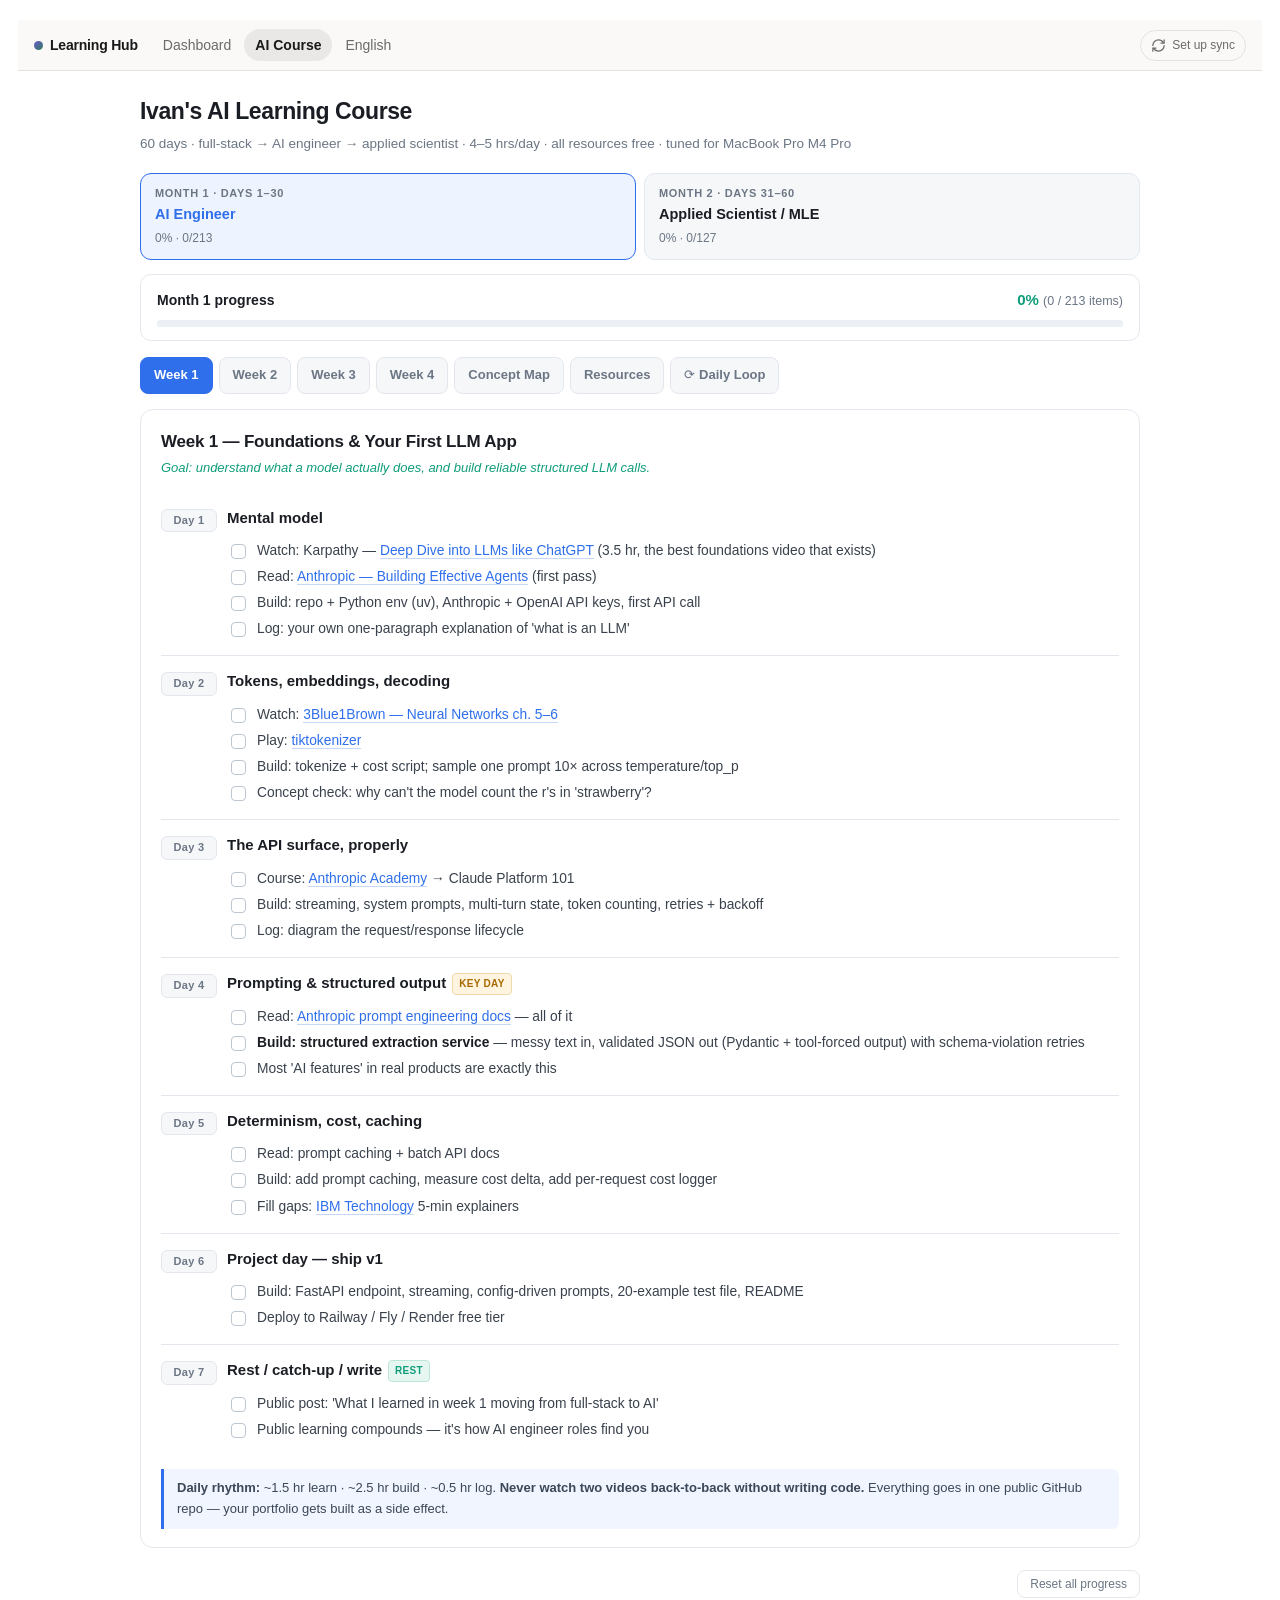
==== ai.html @ ebbafad5 "Learning Hub — unified tracker for the AI course and English plan Merges the two standalone Cowork t" ====
<!doctype html>
<html lang="en">
<head>
<meta charset="utf-8">
<meta name="viewport" content="width=device-width, initial-scale=1, viewport-fit=cover">
<title>AI Course · Learning Hub</title>
<meta name="theme-color" content="#faf9f7">
<meta name="apple-mobile-web-app-capable" content="yes">
<meta name="apple-mobile-web-app-status-bar-style" content="default">
<meta name="apple-mobile-web-app-title" content="Learning">
<link rel="manifest" href="manifest.webmanifest">
<link rel="apple-touch-icon" href="icons/icon-192.png">
<link rel="icon" href="icons/icon-192.png">
<link rel="stylesheet" href="assets/page-ai.css">
<link rel="stylesheet" href="assets/hub.css">
</head>
<body>
<div class="wrap">
  <h1>Ivan's AI Learning Course</h1>
  <p class="sub">60 days · full-stack → AI engineer → applied scientist · 4–5 hrs/day · all resources free · tuned for MacBook Pro M4 Pro</p>

  <div class="months">
    <div class="mo on" data-m="1"><div class="mt">Month 1 · Days 1–30</div><div class="ml">AI Engineer</div><div class="mp" id="mp1"></div></div>
    <div class="mo p2" data-m="2"><div class="mt">Month 2 · Days 31–60</div><div class="ml">Applied Scientist / MLE</div><div class="mp" id="mp2"></div></div>
  </div>

  <div class="bar">
    <div class="barTop"><b id="barLabel">Month 1 progress</b><span><span class="pct" id="pct">0%</span> <span style="color:var(--dim);font-size:12.5px" id="cnt"></span></span></div>
    <div class="track"><div class="fill" id="fill"></div></div>
  </div>

  <div class="tabs" id="tabs"></div>
  <div id="views"></div>

  <div style="margin-top:22px;text-align:right"><button class="reset" onclick="resetAll()">Reset all progress</button></div>
</div>

<script src="assets/hub.js"></script>
<script>Hub.init({page:"ai"});</script>
<script src="assets/data-ai.js"></script>
<script>
/* storage adapter: the tracker keeps its original API, the hub owns the data */
let store = Hub.aiStore();
const save = () => Hub.commitAi(store);
Hub.onChange(function(){
  if (document.getElementById("hubModal").classList.contains("on")) return;
  location.reload();
});
</script>
<script src="assets/app-ai.js"></script>
<script>if ("serviceWorker" in navigator) navigator.serviceWorker.register("sw.js").catch(function(){});</script>
</body>
</html>
---- assets/page-ai.css ----
:root{
  color-scheme: light;
  --bg:#ffffff; --panel:#ffffff; --soft:#f6f7f9; --line:#e3e7ed;
  --tx:#1a1d23; --dim:#6b7684; --a1:#2f6feb; --a2:#0f9d7a;
  --warn:#a86a00; --done:#0f9d7a; --red:#c0392b; --purple:#7c4dcc;
  --accent:var(--a1);
}
*{box-sizing:border-box}
body{margin:0;background:var(--bg);color:var(--tx);font:15px/1.6 -apple-system,BlinkMacSystemFont,"Segoe UI",Inter,Roboto,sans-serif;padding:20px 18px 60px}
.wrap{max-width:1000px;margin:0 auto}
h1{font-size:23px;margin:0 0 3px;letter-spacing:-.4px}
.sub{color:var(--dim);margin:0 0 18px;font-size:13.5px}

.months{display:flex;gap:8px;margin-bottom:14px}
.mo{flex:1;background:var(--soft);border:1px solid var(--line);border-radius:11px;padding:11px 14px;cursor:pointer;transition:.15s}
.mo:hover{border-color:#c3cbd6}
.mo .mt{font-size:11px;text-transform:uppercase;letter-spacing:.7px;color:var(--dim);font-weight:700}
.mo .ml{font-size:14.5px;font-weight:650;margin-top:1px}
.mo .mp{font-size:12px;color:var(--dim);margin-top:2px}
.mo.on{background:#eef4ff;border-color:var(--a1)}
.mo.on .ml{color:var(--a1)}
.mo.on.p2{background:#f4efff;border-color:var(--purple)}
.mo.on.p2 .ml{color:var(--purple)}

.bar{background:var(--panel);border:1px solid var(--line);border-radius:11px;padding:13px 16px;margin-bottom:16px;position:sticky;top:0;z-index:20}
.barTop{display:flex;justify-content:space-between;align-items:baseline;margin-bottom:8px;flex-wrap:wrap;gap:8px}
.barTop b{font-size:14px}
.pct{color:var(--a2);font-variant-numeric:tabular-nums;font-weight:700}
.track{height:7px;background:#eceff3;border-radius:99px;overflow:hidden}
.fill{height:100%;background:linear-gradient(90deg,var(--accent),var(--a2));width:0;transition:width .35s ease}

.tabs{display:flex;gap:6px;flex-wrap:wrap;margin-bottom:15px}
.tab{background:var(--soft);border:1px solid var(--line);color:var(--dim);padding:7px 13px;border-radius:8px;cursor:pointer;font-size:13px;font-weight:550;transition:.15s}
.tab:hover{color:var(--tx);border-color:#c3cbd6}
.tab.on{background:var(--accent);border-color:var(--accent);color:#fff;font-weight:650}

.week{background:var(--panel);border:1px solid var(--line);border-radius:13px;padding:18px 20px;margin-bottom:14px}
.week h2{margin:0 0 3px;font-size:17px;letter-spacing:-.2px}
.goal{color:var(--a2);font-size:13px;margin:0 0 14px;font-style:italic}
.day{border-top:1px solid var(--line);padding:13px 0 11px}
.day:first-of-type{border-top:none}
.dayhd{display:flex;gap:10px;align-items:flex-start}
.dnum{background:var(--soft);border:1px solid var(--line);border-radius:6px;min-width:56px;text-align:center;padding:2px 6px;font-size:11px;color:var(--dim);font-weight:700;letter-spacing:.3px;flex-shrink:0;margin-top:3px}
.dtitle{font-weight:650;font-size:15px}
.tag{display:inline-block;font-size:10px;padding:2px 6px;border-radius:4px;margin-left:6px;vertical-align:middle;font-weight:700;letter-spacing:.3px}
.t-key{background:#fff4e0;color:var(--warn);border:1px solid #f0d9ad}
.t-rest{background:#e6f7f1;color:var(--a2);border:1px solid #bde5d7}
.t-mac{background:#f2ebff;color:var(--purple);border:1px solid #ddd0f5}

ul.items{list-style:none;margin:8px 0 0;padding:0 0 0 66px}
ul.items li{margin:4px 0;display:flex;gap:8px;align-items:flex-start}
input[type=checkbox]{appearance:none;width:15px;height:15px;border:1.5px solid #bcc5d1;border-radius:4px;flex-shrink:0;margin-top:4px;cursor:pointer;transition:.15s;position:relative;background:#fff}
input[type=checkbox]:hover{border-color:var(--accent)}
input[type=checkbox]:checked{background:var(--done);border-color:var(--done)}
input[type=checkbox]:checked::after{content:"";position:absolute;left:4px;top:1px;width:4px;height:8px;border:solid #fff;border-width:0 2px 2px 0;transform:rotate(43deg)}
label{cursor:pointer;font-size:13.8px;color:#39414c}
input:checked+label{color:#a4adb9;text-decoration:line-through}
label b{color:var(--tx);font-weight:650}
a{color:var(--accent);text-decoration:none;border-bottom:1px solid rgba(47,111,235,.28)}
a:hover{border-bottom-color:var(--accent)}

.note{background:#f0f5ff;border-left:3px solid var(--a1);padding:9px 13px;border-radius:0 7px 7px 0;margin:13px 0 0;font-size:13px;color:#3c4757}
.note.warn{background:#fff8ec;border-left-color:var(--warn);color:#6b5227}
.note.red{background:#fdf0ee;border-left-color:var(--red);color:#75342c}
.grid{display:grid;grid-template-columns:repeat(auto-fit,minmax(250px,1fr));gap:12px}
.card{background:var(--soft);border:1px solid var(--line);border-radius:10px;padding:13px 15px}
.card h3{margin:0 0 7px;font-size:13.5px;color:var(--a2);letter-spacing:.1px}
.card ul.items{padding-left:0}
table{width:100%;border-collapse:collapse;font-size:13px;margin-top:5px}
th,td{text-align:left;padding:7px 9px;border-bottom:1px solid var(--line);vertical-align:top}
th{color:var(--dim);font-size:11px;text-transform:uppercase;letter-spacing:.5px;font-weight:700}
.reset{background:none;border:1px solid var(--line);color:var(--dim);padding:6px 12px;border-radius:8px;cursor:pointer;font-size:12px}
.reset:hover{color:var(--red);border-color:#e0b4ae}
.hide{display:none}
code{background:#f0f2f5;border:1px solid var(--line);padding:1px 5px;border-radius:4px;font-size:12px;color:#1f5fbf}
---- assets/hub.css ----
/* ===== Learning Hub — shared shell (nav, sync panel, dashboard) ===== */

.hub-nav, .hub-modal, .dash {
  --h-bg: #faf9f7;
  --h-card: #ffffff;
  --h-line: #e5e2dc;
  --h-ink: #1a1a1a;
  --h-dim: #6b6b6b;
  --h-faint: #9a978f;
  --h-ai: #6a5acd;
  --h-eng: #2d7d5a;
  --h-warn: #b8860b;
  --h-red: #c0392b;
  font-family: -apple-system, BlinkMacSystemFont, "Segoe UI", Helvetica, Arial, sans-serif;
}

/* ---------- nav ---------- */
/* the tracker pages bring their own <a> styling — neutralise it inside the shell */
.hub-nav a, .hub-nav a:hover, .hub-nav a:visited {
  text-decoration: none; border: 0; box-shadow: none; background-image: none;
}
.hub-nav {
  position: sticky; top: 0; z-index: 50;
  display: flex; align-items: center; gap: 6px;
  padding: 9px 16px;
  background: rgba(250, 249, 247, .88);
  backdrop-filter: saturate(180%) blur(12px);
  -webkit-backdrop-filter: saturate(180%) blur(12px);
  border-bottom: 1px solid var(--h-line);
  font-size: 14px;
}
.hub-brand {
  display: flex; align-items: center; gap: 7px;
  font-weight: 650; color: var(--h-ink); text-decoration: none;
  letter-spacing: -.2px; margin-right: 8px; white-space: nowrap;
}
.hub-dot {
  width: 9px; height: 9px; border-radius: 50%;
  background: linear-gradient(135deg, var(--h-ai), var(--h-eng));
}
.hub-nav nav { display: flex; gap: 2px; flex: 1; min-width: 0; overflow-x: auto; scrollbar-width: none; }
.hub-nav nav::-webkit-scrollbar { display: none; }
.hub-nav nav a {
  padding: 5px 11px; border-radius: 99px; color: var(--h-dim);
  text-decoration: none; white-space: nowrap; transition: background .15s, color .15s;
}
.hub-nav nav a:hover { color: var(--h-ink); background: rgba(0, 0, 0, .04); }
.hub-nav nav a.on { color: var(--h-ink); background: rgba(0, 0, 0, .07); font-weight: 600; }

.hub-syncbtn {
  display: flex; align-items: center; gap: 6px;
  background: none; border: 1px solid var(--h-line); border-radius: 99px;
  padding: 5px 10px; cursor: pointer; color: var(--h-dim);
  font: inherit; font-size: 12px; white-space: nowrap;
}
.hub-syncbtn:hover { color: var(--h-ink); border-color: #d5d1c8; }
.hub-syncbtn[data-state="busy"] svg { animation: hubspin 1s linear infinite; }
.hub-syncbtn[data-state="err"] { color: var(--h-red); border-color: #e8c4bf; }
@keyframes hubspin { to { transform: rotate(360deg); } }
.hub-sync:empty { display: none; }
@media (max-width: 620px) { .hub-sync { display: none; } .hub-name { display: none; } .hub-brand { margin-right: 4px; } }

/* ---------- sync modal ---------- */
.hub-modal {
  position: fixed; inset: 0; z-index: 100; display: none;
  background: rgba(20, 19, 17, .35); padding: 20px;
  overflow-y: auto; -webkit-overflow-scrolling: touch;
}
.hub-modal.on { display: block; }
.hub-modal-in {
  max-width: 460px; margin: 6vh auto; background: var(--h-card);
  border: 1px solid var(--h-line); border-radius: 14px; overflow: hidden;
  box-shadow: 0 20px 60px rgba(0, 0, 0, .18);
}
.hub-modal-hd {
  display: flex; justify-content: space-between; align-items: center;
  padding: 14px 18px; border-bottom: 1px solid var(--h-line); font-size: 15px;
}
.hub-modal-hd button { background: none; border: none; font-size: 22px; line-height: 1; cursor: pointer; color: var(--h-faint); }
.hub-modal-bd { padding: 18px; font-size: 14px; color: var(--h-ink); }
.hub-p { margin: 0 0 16px; color: var(--h-dim); line-height: 1.55; font-size: 13.5px; }
.hub-p.dim { color: var(--h-faint); font-size: 12.5px; margin-top: 14px; margin-bottom: 0; }
.hub-lbl { display: block; font-weight: 600; font-size: 13px; margin: 14px 0 5px; }
.hub-lbl span { font-weight: 400; color: var(--h-faint); font-size: 12px; }
.hub-lbl code { background: #f2f0eb; padding: 1px 4px; border-radius: 3px; font-size: 11.5px; }
.hub-modal-bd input[type=text], .hub-modal-bd input[type=password] {
  width: 100%; padding: 9px 11px; border: 1px solid var(--h-line); border-radius: 8px;
  font: inherit; font-size: 13.5px; background: #fcfbf9;
}
.hub-modal-bd input:focus { outline: 2px solid rgba(106, 90, 205, .35); outline-offset: -1px; }
.hub-row { display: flex; gap: 8px; margin-top: 14px; flex-wrap: wrap; }
.hub-row2 { display: flex; align-items: center; justify-content: space-between; gap: 10px; margin-top: 8px; }
.hub-row2 span { color: var(--h-dim); font-size: 13.5px; }
.hub-row2 input { padding: 7px 9px; border: 1px solid var(--h-line); border-radius: 8px; font: inherit; font-size: 13px; background: #fcfbf9; }
.hub-btn {
  padding: 8px 14px; border: 1px solid var(--h-line); background: #fff;
  border-radius: 8px; font: inherit; font-size: 13.5px; cursor: pointer; color: var(--h-ink);
}
.hub-btn:hover { background: #f7f5f1; }
.hub-btn.pri { background: var(--h-ink); color: #fff; border-color: var(--h-ink); }
.hub-btn.pri:hover { background: #333; }
.hub-msg { font-size: 12.5px; margin: 10px 0 0; color: var(--h-dim); word-break: break-all; }
.hub-msg.ok { color: var(--h-eng); }
.hub-msg.err { color: var(--h-red); }
.hub-modal-bd hr { border: none; border-top: 1px solid var(--h-line); margin: 20px 0 4px; }

/* ---------- dashboard ---------- */
body.dash {
  margin: 0; background: var(--h-bg); color: var(--h-ink);
  font-size: 15px; line-height: 1.55;
  -webkit-font-smoothing: antialiased;
}
.dash .wrap { max-width: 960px; margin: 0 auto; padding: 26px 20px 90px; }
.dash h1 { font-size: 27px; margin: 0 0 4px; letter-spacing: -.5px; }
.dash .sub { color: var(--h-dim); font-size: 14px; margin: 0 0 26px; }
.dash h2 {
  font-size: 12px; text-transform: uppercase; letter-spacing: .8px;
  color: var(--h-faint); margin: 34px 0 12px; font-weight: 650;
}

.hero {
  display: grid; grid-template-columns: auto 1fr; gap: 26px; align-items: center;
  background: var(--h-card); border: 1px solid var(--h-line);
  border-radius: 14px; padding: 22px 24px;
}
@media (max-width: 560px) { .hero { grid-template-columns: 1fr; gap: 18px; text-align: center; } }
.ring { position: relative; width: 108px; height: 108px; margin: 0 auto; }
.ring svg { transform: rotate(-90deg); }
.ring .bgc { stroke: #eceae5; }
.ring .fgc { stroke: url(#hubgrad); stroke-linecap: round; transition: stroke-dashoffset .6s cubic-bezier(.4, 0, .2, 1); }
.ring .lab { position: absolute; inset: 0; display: flex; flex-direction: column; align-items: center; justify-content: center; }
.ring .lab b { font-size: 24px; letter-spacing: -.8px; font-variant-numeric: tabular-nums; }
.ring .lab i { font-style: normal; font-size: 10.5px; color: var(--h-faint); text-transform: uppercase; letter-spacing: .6px; }
.heroStats { display: grid; grid-template-columns: repeat(3, 1fr); gap: 14px; }
@media (max-width: 400px) { .heroStats { grid-template-columns: repeat(2, 1fr); } }
.heroStats div b { display: block; font-size: 21px; letter-spacing: -.5px; font-variant-numeric: tabular-nums; }
.heroStats div span { font-size: 12px; color: var(--h-dim); }

.tracks { display: grid; grid-template-columns: 1fr 1fr; gap: 14px; }
@media (max-width: 700px) { .tracks { grid-template-columns: 1fr; } }
.track-card {
  display: block; text-decoration: none; color: inherit;
  background: var(--h-card); border: 1px solid var(--h-line); border-radius: 14px;
  padding: 18px 20px; transition: transform .15s, box-shadow .15s, border-color .15s;
}
.track-card:hover { transform: translateY(-2px); box-shadow: 0 8px 24px rgba(0, 0, 0, .07); border-color: #d8d4cb; }
.track-card .tk { font-size: 11px; font-weight: 700; letter-spacing: .7px; text-transform: uppercase; }
.track-card.ai .tk { color: var(--h-ai); }
.track-card.eng .tk { color: var(--h-eng); }
.track-card h3 { margin: 6px 0 3px; font-size: 17px; letter-spacing: -.3px; }
.track-card .meta { font-size: 13px; color: var(--h-dim); margin-bottom: 14px; }
.tbar { height: 7px; background: #eceae5; border-radius: 99px; overflow: hidden; }
.tbar > i { display: block; height: 100%; border-radius: 99px; transition: width .5s; }
.track-card.ai .tbar > i { background: var(--h-ai); }
.track-card.eng .tbar > i { background: var(--h-eng); }
.tnums { display: flex; justify-content: space-between; margin-top: 7px; font-size: 12.5px; color: var(--h-dim); font-variant-numeric: tabular-nums; }
.tnums b { color: var(--h-ink); }

.card {
  background: var(--h-card); border: 1px solid var(--h-line);
  border-radius: 14px; padding: 18px 20px;
}
.today { display: grid; grid-template-columns: 1fr 1fr; gap: 14px; }
@media (max-width: 700px) { .today { grid-template-columns: 1fr; } }
.today .card h3 { margin: 0 0 2px; font-size: 15px; }
.today .card .dl { font-size: 12.5px; color: var(--h-faint); margin-bottom: 12px; }
.today ul { list-style: none; margin: 0; padding: 0; }
.today li { display: flex; gap: 9px; padding: 7px 0; border-top: 1px solid #f0eee9; font-size: 13.5px; line-height: 1.45; }
.today li:first-child { border-top: none; }
.today input[type=checkbox] { margin-top: 3px; flex-shrink: 0; width: 15px; height: 15px; accent-color: var(--h-eng); cursor: pointer; }
.today .ai input[type=checkbox] { accent-color: var(--h-ai); }
.today li.done label { color: var(--h-faint); text-decoration: line-through; }
.today label { cursor: pointer; }
.today label a { color: var(--h-ai); text-decoration: none; border-bottom: 1px solid rgba(106,90,205,.3); }
.today label a:hover { border-bottom-color: var(--h-ai); }
.today .card.eng label a { color: var(--h-eng); border-bottom-color: rgba(45,125,90,.3); }
.today .mins { color: var(--h-faint); font-size: 11.5px; }
.empty { color: var(--h-faint); font-size: 13.5px; padding: 10px 0; }

.heat { display: flex; gap: 3px; flex-wrap: nowrap; overflow-x: auto; padding-bottom: 4px; }
.heat .col { display: flex; flex-direction: column; gap: 3px; }
.heat i { width: 11px; height: 11px; border-radius: 3px; background: #ecebe6; display: block; }
.heat i[data-l="1"] { background: #cfe3d8; }
.heat i[data-l="2"] { background: #9ccdb4; }
.heat i[data-l="3"] { background: #5fae8a; }
.heat i[data-l="4"] { background: #2d7d5a; }
.heatlab { font-size: 11.5px; color: var(--h-faint); margin-top: 8px; display: flex; justify-content: space-between; }

.res { display: grid; grid-template-columns: 1fr 1fr; gap: 8px 20px; }
@media (max-width: 700px) { .res { grid-template-columns: 1fr; } }
.res a { color: var(--h-ink); text-decoration: none; font-size: 13.5px; padding: 5px 0; display: block; border-bottom: 1px solid #f2f0eb; }
.res a:hover { color: var(--h-ai); }
.res a span { color: var(--h-faint); font-size: 12px; display: block; }
#resSearch {
  width: 100%; padding: 9px 12px; border: 1px solid var(--h-line);
  border-radius: 9px; font: inherit; font-size: 14px; background: var(--h-card); margin-bottom: 14px;
}
#resSearch:focus { outline: 2px solid rgba(106, 90, 205, .3); outline-offset: -1px; }

.banner {
  background: #fdf8ef; border: 1px solid #e8dcc0; border-radius: 12px;
  padding: 13px 16px; font-size: 13.5px; color: #6b5a2e; margin-bottom: 20px;
  display: flex; gap: 10px; align-items: center; justify-content: space-between; flex-wrap: wrap;
}
.banner button { background: #b8860b; color: #fff; border: none; border-radius: 7px; padding: 6px 12px; font: inherit; font-size: 13px; cursor: pointer; }

/* keep tracker pages clear of the sticky nav */
.hub-nav + .wrap { padding-top: 22px; }
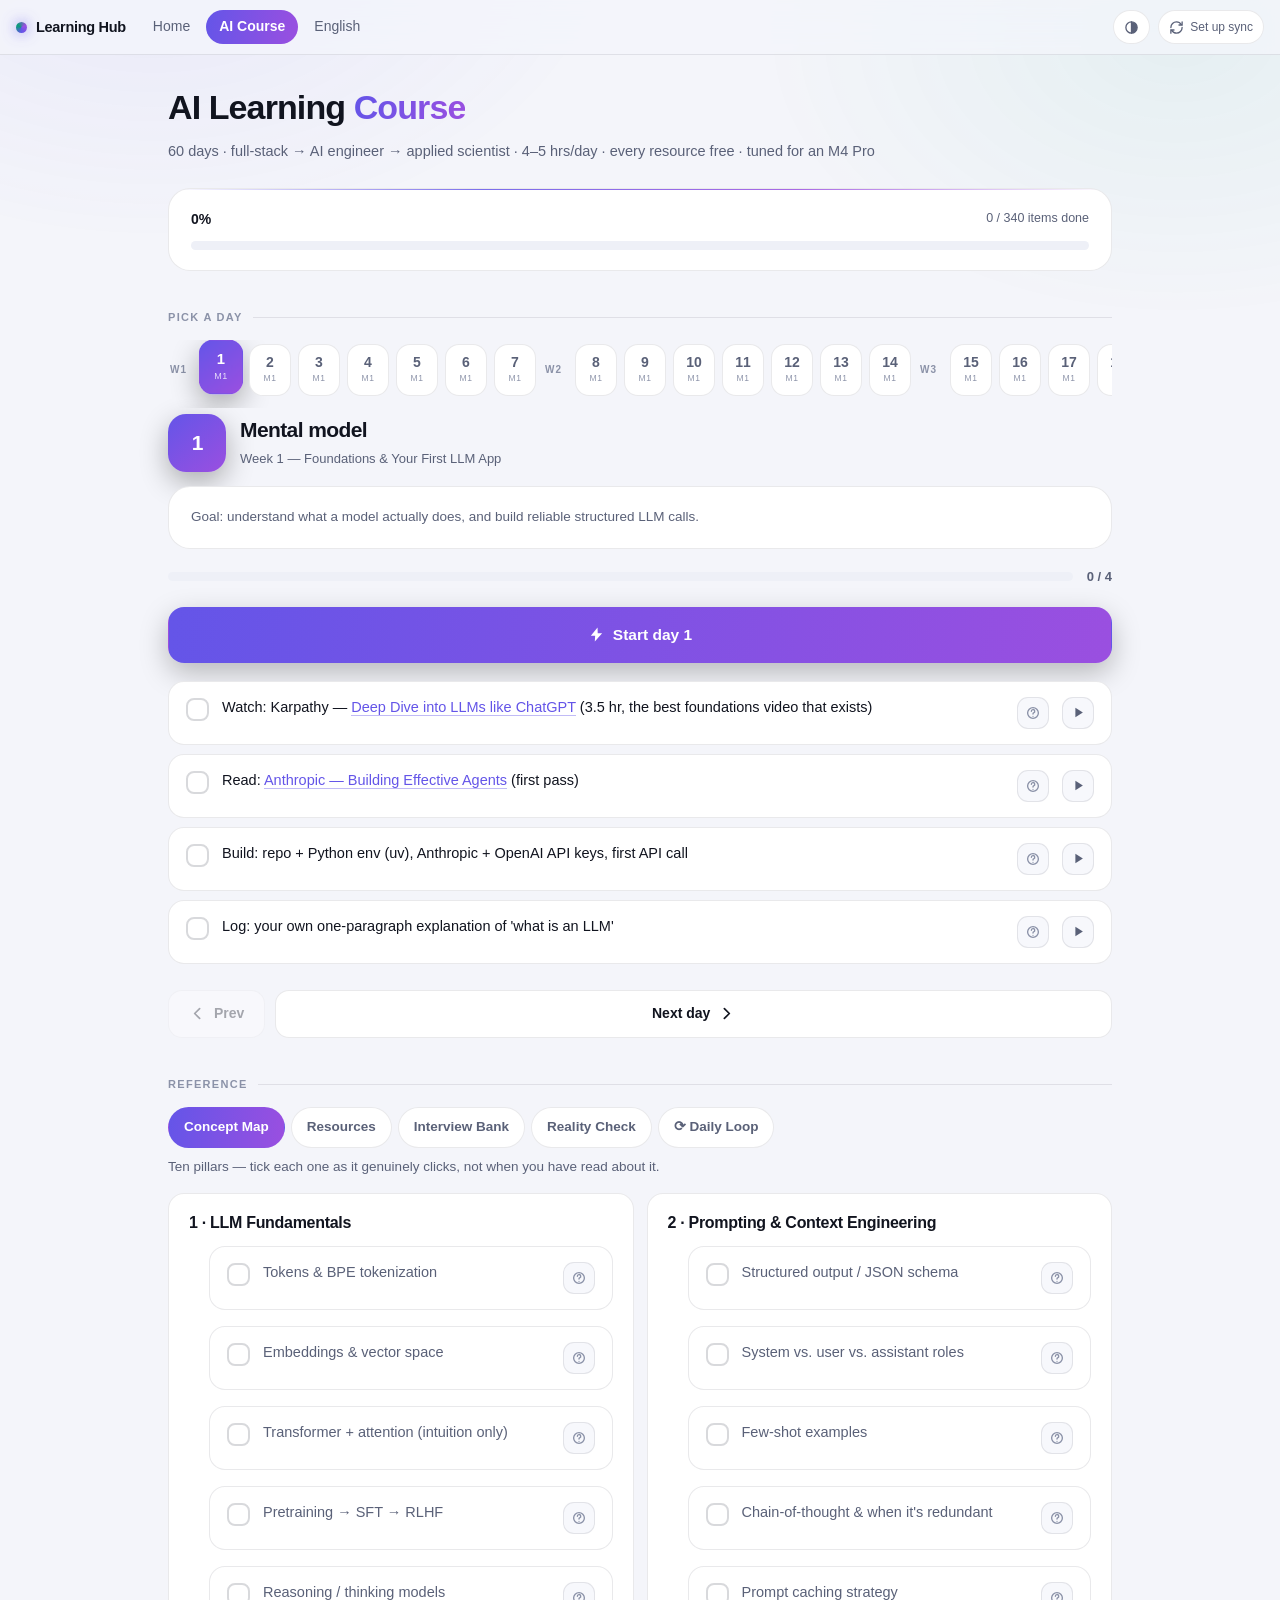
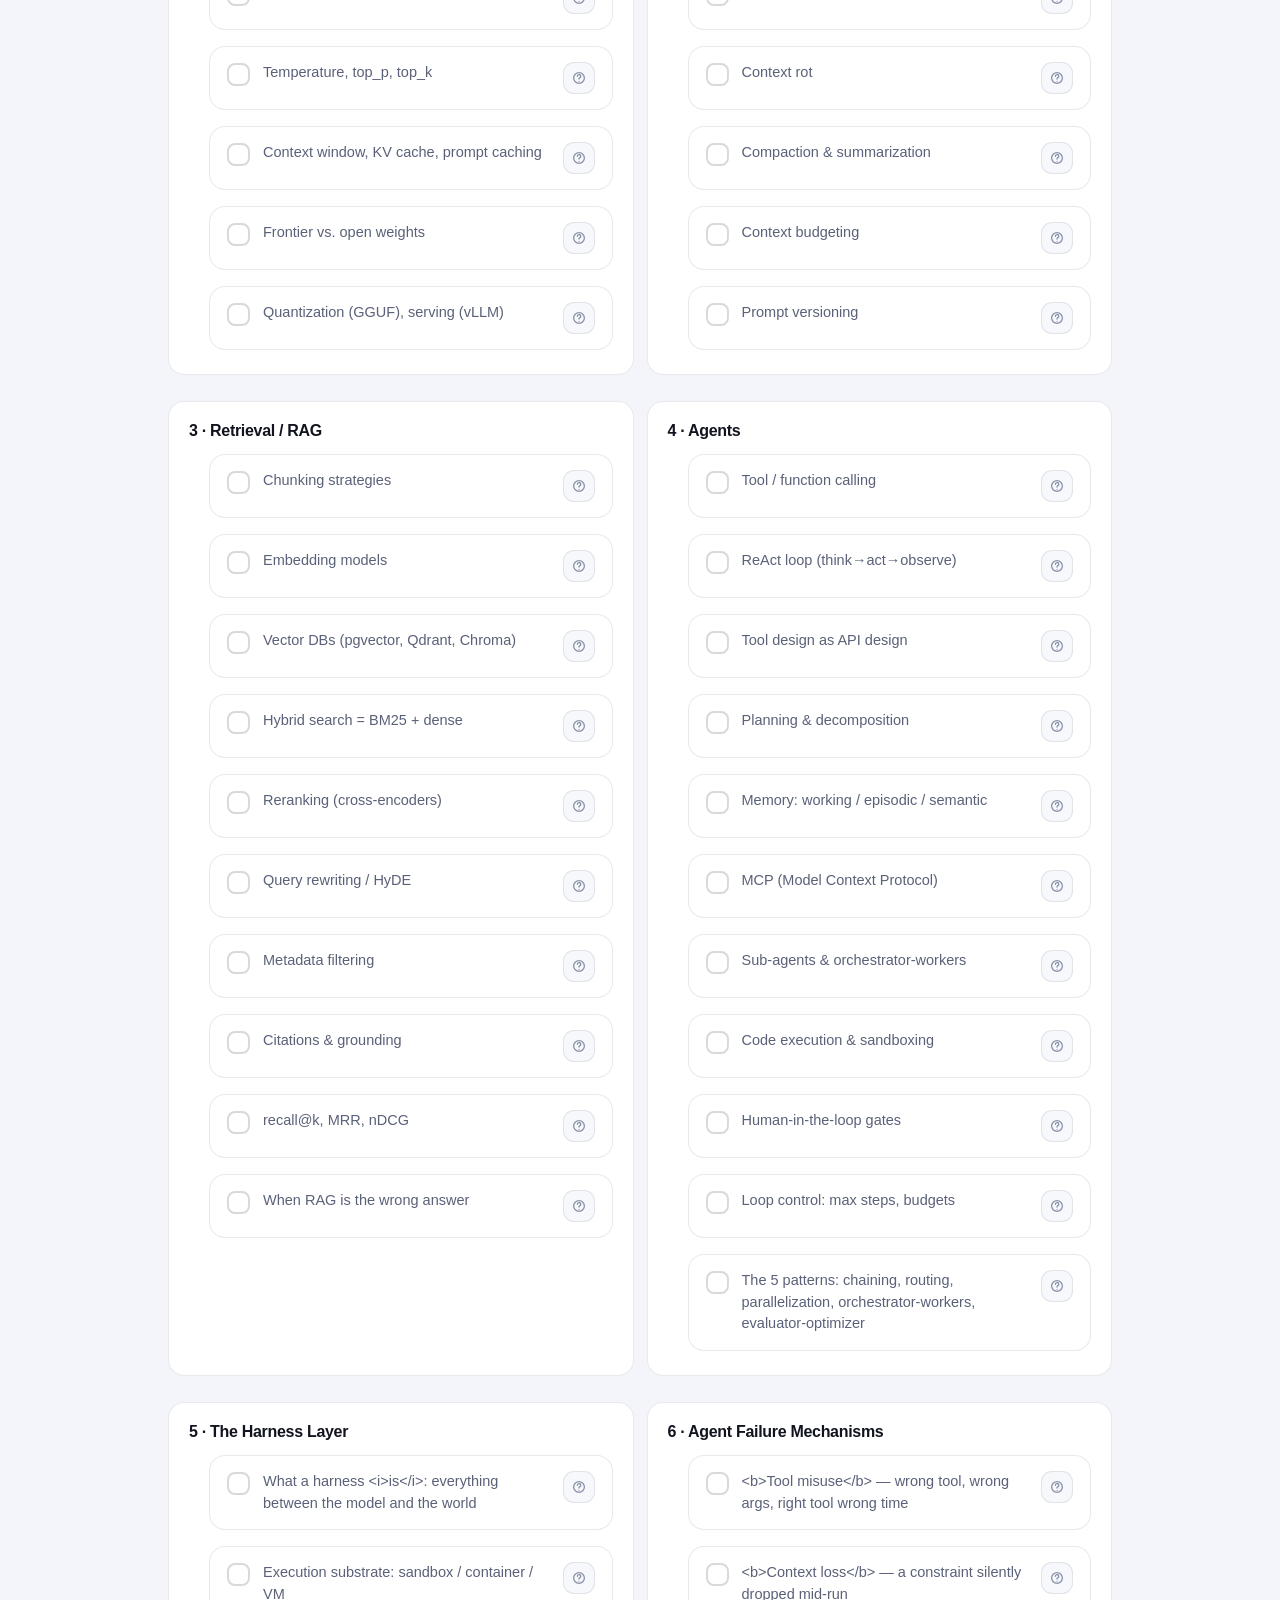
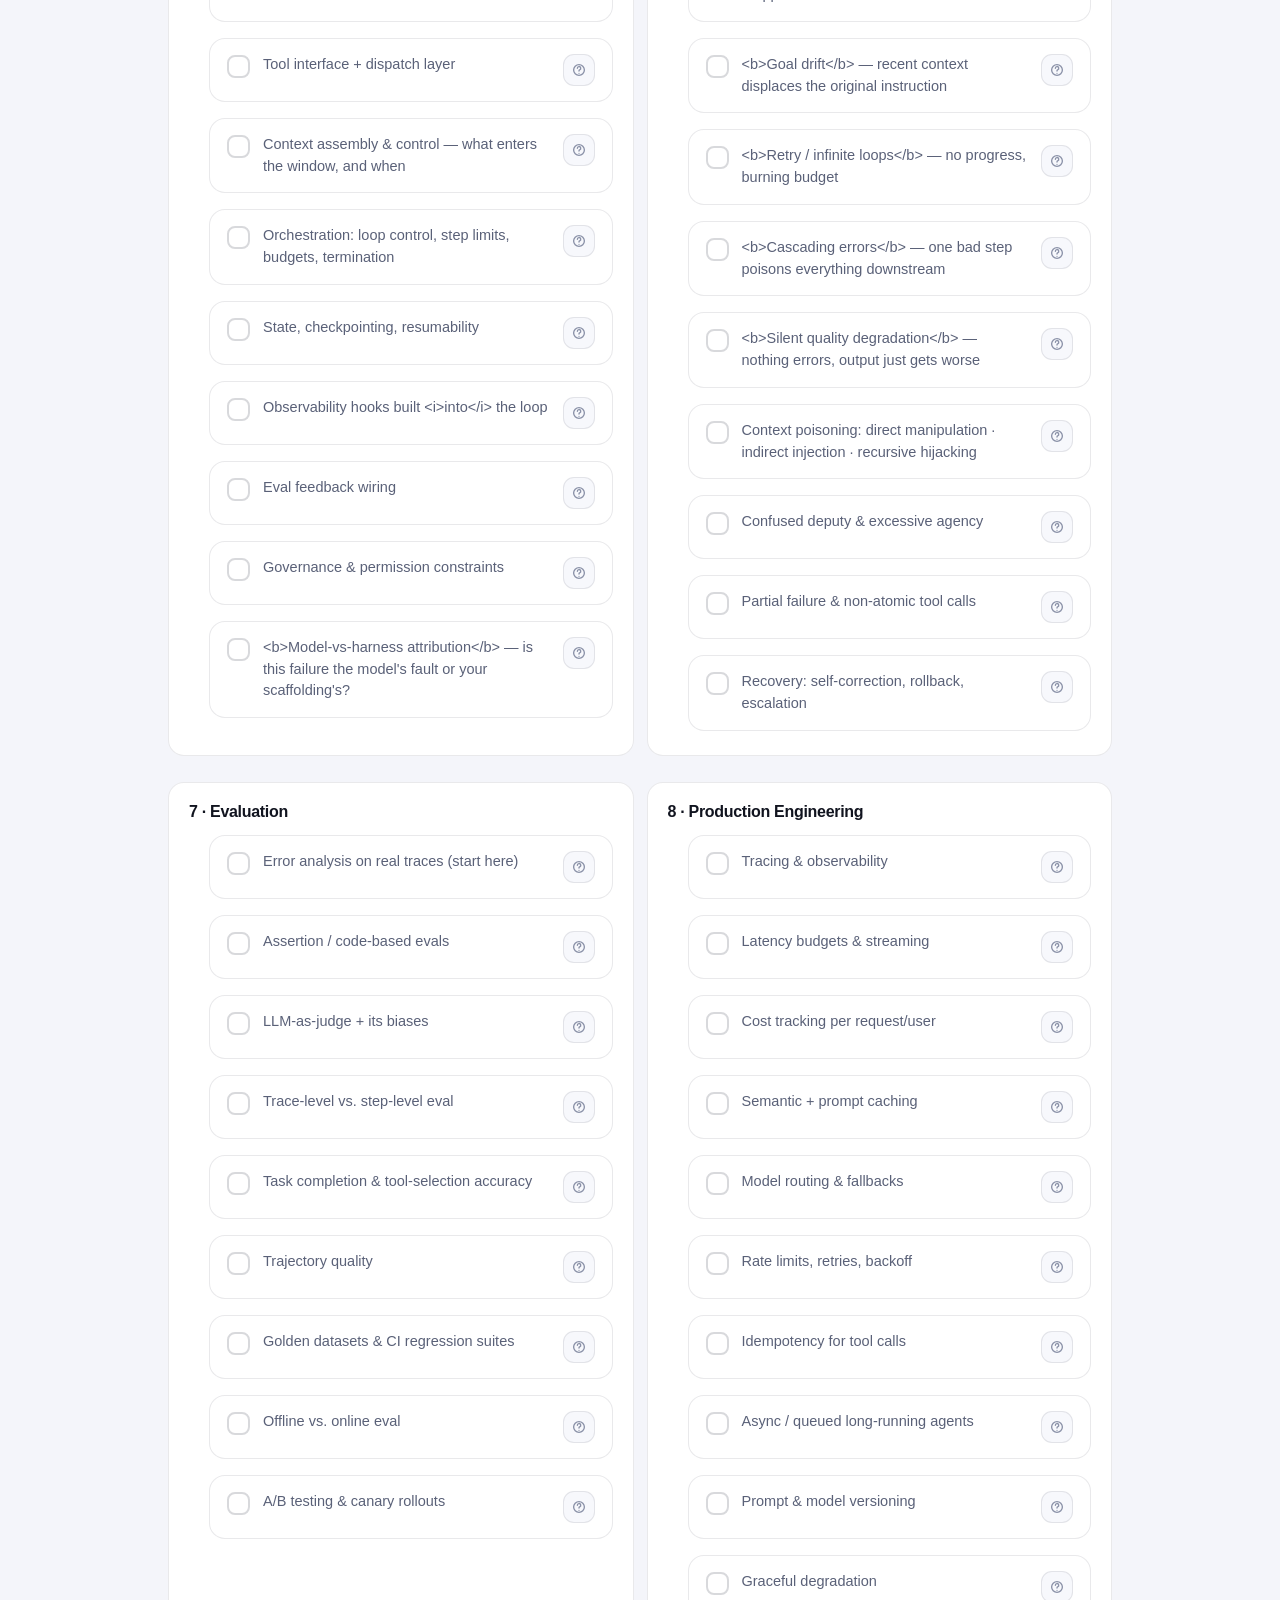
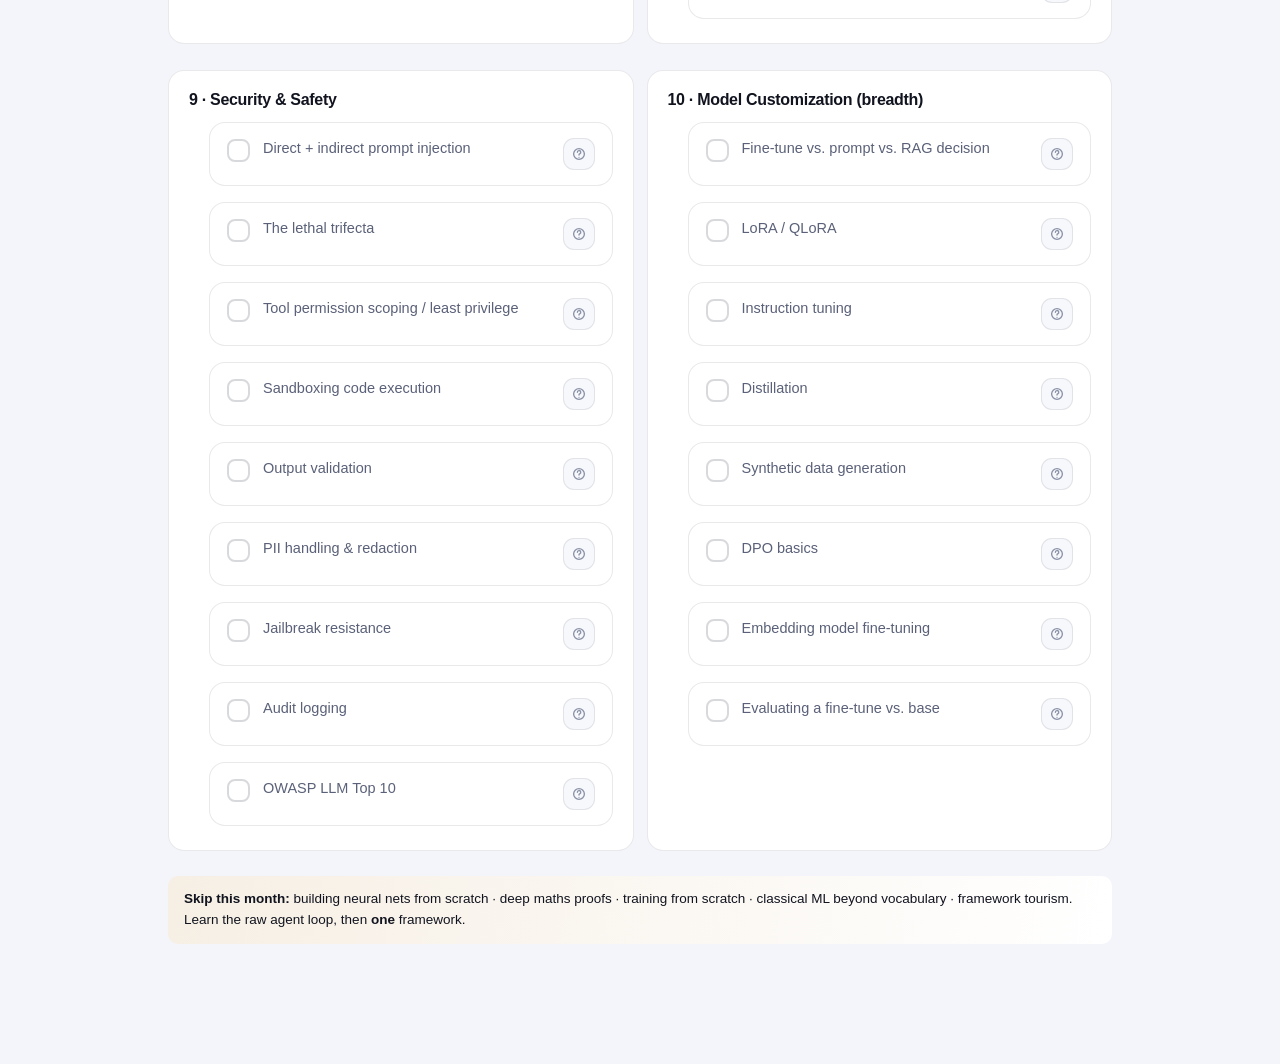
==== commit f95d89de: "Redesign: dark-first energy, day-by-day flow, focus mode, timers, ask-Claude Design - new token-driv" ====
--- a/ai.html
+++ b/ai.html
@@ -4,50 +4,59 @@
 <meta charset="utf-8">
 <meta name="viewport" content="width=device-width, initial-scale=1, viewport-fit=cover">
 <title>AI Course · Learning Hub</title>
-<meta name="theme-color" content="#faf9f7">
+<meta name="theme-color" content="#0a0c13">
 <meta name="apple-mobile-web-app-capable" content="yes">
-<meta name="apple-mobile-web-app-status-bar-style" content="default">
+<meta name="apple-mobile-web-app-status-bar-style" content="black-translucent">
 <meta name="apple-mobile-web-app-title" content="Learning">
 <link rel="manifest" href="manifest.webmanifest">
 <link rel="apple-touch-icon" href="icons/icon-192.png">
 <link rel="icon" href="icons/icon-192.png">
-<link rel="stylesheet" href="assets/page-ai.css">
-<link rel="stylesheet" href="assets/hub.css">
+<link rel="stylesheet" href="assets/theme.css">
 </head>
-<body>
+<body class="t-ai">
 <div class="wrap">
-  <h1>Ivan's AI Learning Course</h1>
-  <p class="sub">60 days · full-stack → AI engineer → applied scientist · 4–5 hrs/day · all resources free · tuned for MacBook Pro M4 Pro</p>
+  <h1>AI Learning <span class="grad">Course</span></h1>
+  <p class="sub">60 days · full-stack → AI engineer → applied scientist · 4–5 hrs/day · every resource free · tuned for an M4 Pro</p>
 
-  <div class="months">
-    <div class="mo on" data-m="1"><div class="mt">Month 1 · Days 1–30</div><div class="ml">AI Engineer</div><div class="mp" id="mp1"></div></div>
-    <div class="mo p2" data-m="2"><div class="mt">Month 2 · Days 31–60</div><div class="ml">Applied Scientist / MLE</div><div class="mp" id="mp2"></div></div>
+  <div class="card glow" style="margin-bottom:20px">
+    <div class="nums" style="margin:0 0 10px"><b id="ovPct">0%</b><span id="ovCnt"></span></div>
+    <div class="bar"><i id="ovBar" style="width:0%"></i></div>
   </div>
 
-  <div class="bar">
-    <div class="barTop"><b id="barLabel">Month 1 progress</b><span><span class="pct" id="pct">0%</span> <span style="color:var(--dim);font-size:12.5px" id="cnt"></span></span></div>
-    <div class="track"><div class="fill" id="fill"></div></div>
-  </div>
+  <h2 class="sec">Pick a day</h2>
+  <div class="rail-wrap"><div class="rail" id="dvRail"></div></div>
+  <div id="dvDay"></div>
 
-  <div class="tabs" id="tabs"></div>
-  <div id="views"></div>
-
-  <div style="margin-top:22px;text-align:right"><button class="reset" onclick="resetAll()">Reset all progress</button></div>
+  <h2 class="sec">Reference</h2>
+  <div class="tabbar" id="refTabs"></div>
+  <div id="refBody"></div>
 </div>
 
+<script src="assets/ui.js"></script>
+<script>window.PAGE_TRACK="ai";</script>
 <script src="assets/hub.js"></script>
 <script>Hub.init({page:"ai"});</script>
 <script src="assets/data-ai.js"></script>
+<script src="assets/data-eng.js"></script>
+<script src="assets/plans.js"></script>
+<script src="assets/ask.js"></script>
+<script src="assets/day.js"></script>
+<script src="assets/ref.js"></script>
 <script>
-/* storage adapter: the tracker keeps its original API, the hub owns the data */
-let store = Hub.aiStore();
-const save = () => Hub.commitAi(store);
-Hub.onChange(function(){
-  if (document.getElementById("hubModal").classList.contains("on")) return;
-  location.reload();
+function paintOverall(){
+  var p = PLANS.progress("ai");
+  document.getElementById("ovBar").style.width = p.pct + "%";
+  document.getElementById("ovPct").textContent = p.pct + "%";
+  document.getElementById("ovCnt").textContent = p.done + " / " + p.total + " items done";
+}
+window.onHubProgress = paintOverall;
+document.addEventListener("DOMContentLoaded", function(){
+  DayView.mount({ track:"ai", railEl:"dvRail", dayEl:"dvDay", autoFocus: location.hash === "#focus" });
+  REF.mount("ai", "refTabs", "refBody");
+  paintOverall();
 });
+Hub.onChange(function(){ if(!document.getElementById("hubModal").classList.contains("on")) location.reload(); });
+if ("serviceWorker" in navigator) navigator.serviceWorker.register("sw.js").catch(function(){});
 </script>
-<script src="assets/app-ai.js"></script>
-<script>if ("serviceWorker" in navigator) navigator.serviceWorker.register("sw.js").catch(function(){});</script>
 </body>
 </html>
--- a/assets/theme.css
+++ b/assets/theme.css
@@ -0,0 +1,739 @@
+/* =========================================================================
+   Learning Hub — design system
+   Dark by default, light when the OS asks for it or you flip the switch.
+   Everything is driven by the tokens below; nothing hardcodes a colour.
+   ========================================================================= */
+
+:root {
+  --ai-1:#7c6cff;  --ai-2:#b46cff;
+  --en-1:#0fd39b;  --en-2:#37e0d0;
+  --amber:#f7b955; --rose:#ff5f77;
+
+  --bg:#0a0c13;
+  --bg-2:#0e111a;
+  --surf:#151a27;
+  --surf-2:#1b2130;
+  --surf-3:#232a3c;
+  --line:rgba(255,255,255,.075);
+  --line-2:rgba(255,255,255,.14);
+  --ink:#e9ecf6;
+  --dim:#98a0b8;
+  --faint:#606a84;
+  --shadow:0 18px 50px rgba(0,0,0,.5);
+  --glow:.55;
+
+  --r-s:10px; --r-m:16px; --r-l:22px; --r-xl:28px;
+  --ease:cubic-bezier(.22,1,.36,1);
+  --font:-apple-system,BlinkMacSystemFont,"Segoe UI",Inter,Helvetica,Arial,sans-serif;
+}
+
+html[data-theme="light"] {
+  --bg:#f4f5fa;
+  --bg-2:#eceef7;
+  --surf:#ffffff;
+  --surf-2:#f7f8fc;
+  --surf-3:#eef0f7;
+  --line:rgba(16,20,40,.09);
+  --line-2:rgba(16,20,40,.16);
+  --ink:#11141f;
+  --dim:#5a6178;
+  --faint:#8b92a8;
+  --ai-1:#6455e8; --ai-2:#9a4fe0;
+  --en-1:#059f76; --en-2:#0fae9c;
+  --amber:#b7791f; --rose:#d63a53;
+  --shadow:0 14px 40px rgba(20,24,50,.10);
+  --glow:0;
+}
+
+@media (prefers-color-scheme: light) {
+  html:not([data-theme="dark"]) {
+    --bg:#f4f5fa; --bg-2:#eceef7; --surf:#fff; --surf-2:#f7f8fc; --surf-3:#eef0f7;
+    --line:rgba(16,20,40,.09); --line-2:rgba(16,20,40,.16);
+    --ink:#11141f; --dim:#5a6178; --faint:#8b92a8;
+    --ai-1:#6455e8; --ai-2:#9a4fe0; --en-1:#059f76; --en-2:#0fae9c;
+    --amber:#b7791f; --rose:#d63a53;
+    --shadow:0 14px 40px rgba(20,24,50,.10); --glow:0;
+  }
+}
+
+/* per-track accent — set .t-ai / .t-eng on any container */
+.t-ai  { --a1:var(--ai-1); --a2:var(--ai-2); }
+.t-eng { --a1:var(--en-1); --a2:var(--en-2); }
+body   { --a1:var(--ai-1); --a2:var(--en-1); }
+
+* { box-sizing:border-box; -webkit-tap-highlight-color:transparent; }
+
+body {
+  margin:0; background:var(--bg); color:var(--ink);
+  font-family:var(--font); font-size:15px; line-height:1.55;
+  -webkit-font-smoothing:antialiased; text-rendering:optimizeLegibility;
+  overflow-x:hidden;
+}
+/* ambient glows behind everything */
+body::before {
+  content:""; position:fixed; inset:0; z-index:-1; pointer-events:none;
+  background:
+    radial-gradient(680px 460px at 12% -8%, color-mix(in srgb, var(--ai-1) 26%, transparent), transparent 70%),
+    radial-gradient(620px 420px at 92% 4%, color-mix(in srgb, var(--en-1) 20%, transparent), transparent 70%);
+  opacity:calc(.30 + var(--glow) * .45);
+}
+
+::selection { background:color-mix(in srgb, var(--a1) 40%, transparent); }
+
+.wrap { max-width:980px; margin:0 auto; padding:26px 18px 120px; }
+
+h1 { font-size:clamp(26px,5vw,34px); margin:0 0 6px; letter-spacing:-.9px; font-weight:750; }
+h2.sec {
+  font-size:11px; text-transform:uppercase; letter-spacing:1.3px; font-weight:700;
+  color:var(--faint); margin:38px 0 14px; display:flex; align-items:center; gap:10px;
+}
+h2.sec::after { content:""; flex:1; height:1px; background:var(--line); }
+.sub { color:var(--dim); font-size:14.5px; margin:0 0 26px; }
+
+.grad {
+  background:linear-gradient(100deg,var(--a1),var(--a2));
+  -webkit-background-clip:text; background-clip:text; color:transparent;
+}
+
+/* ============================ nav ============================ */
+.hub-nav {
+  position:sticky; top:0; z-index:60;
+  display:flex; align-items:center; gap:8px; padding:10px 16px;
+  background:color-mix(in srgb, var(--bg) 78%, transparent);
+  backdrop-filter:saturate(180%) blur(18px); -webkit-backdrop-filter:saturate(180%) blur(18px);
+  border-bottom:1px solid var(--line);
+}
+.hub-nav a, .hub-nav a:hover, .hub-nav a:visited { text-decoration:none; border:0; box-shadow:none; }
+.hub-brand { display:flex; align-items:center; gap:9px; font-weight:750; color:var(--ink); letter-spacing:-.3px; margin-right:6px; white-space:nowrap; font-size:14.5px; }
+.hub-dot {
+  width:11px; height:11px; border-radius:50%;
+  background:conic-gradient(from 180deg, var(--ai-1), var(--en-1), var(--ai-2), var(--ai-1));
+  box-shadow:0 0 14px color-mix(in srgb, var(--ai-1) 70%, transparent);
+  animation:hubpulse 4s var(--ease) infinite;
+}
+@keyframes hubpulse { 0%,100%{transform:scale(1)} 50%{transform:scale(1.22)} }
+
+.hub-nav nav { display:flex; gap:3px; flex:1; min-width:0; overflow-x:auto; scrollbar-width:none; }
+.hub-nav nav::-webkit-scrollbar { display:none; }
+.hub-nav nav a {
+  padding:6px 13px; border-radius:99px; color:var(--dim); font-size:14px;
+  white-space:nowrap; transition:.18s var(--ease); font-weight:500;
+}
+.hub-nav nav a:hover { color:var(--ink); background:var(--surf-2); }
+.hub-nav nav a.on {
+  color:#fff; font-weight:650;
+  background:linear-gradient(100deg,var(--a1),var(--a2));
+  box-shadow:0 4px 18px color-mix(in srgb, var(--a1) calc(var(--glow) * 60%), transparent);
+}
+html[data-theme="light"] .hub-nav nav a.on, .hub-nav nav a.on { color:#fff; }
+
+.icon-btn {
+  display:flex; align-items:center; justify-content:center; gap:6px;
+  min-width:34px; height:34px; padding:0 10px;
+  background:var(--surf); border:1px solid var(--line); border-radius:99px;
+  color:var(--dim); cursor:pointer; font:inherit; font-size:12px; white-space:nowrap;
+  transition:.18s var(--ease);
+}
+.icon-btn:hover { color:var(--ink); border-color:var(--line-2); transform:translateY(-1px); }
+.icon-btn[data-state="busy"] svg { animation:spin 1s linear infinite; }
+.icon-btn[data-state="err"] { color:var(--rose); border-color:color-mix(in srgb,var(--rose) 45%,transparent); }
+@keyframes spin { to { transform:rotate(360deg); } }
+.hub-sync:empty { display:none; }
+@media (max-width:700px){ .hub-sync{display:none} .hub-name{display:none} }
+
+/* ============================ cards ============================ */
+.card {
+  background:var(--surf); border:1px solid var(--line);
+  border-radius:var(--r-l); padding:20px 22px; position:relative; overflow:hidden;
+}
+.card.glow::before {
+  content:""; position:absolute; inset:-1px -1px auto; height:2px;
+  background:linear-gradient(90deg,transparent,var(--a1),var(--a2),transparent);
+  opacity:.85;
+}
+
+/* ============================ hero ============================ */
+.hero {
+  position:relative; border-radius:var(--r-xl); padding:26px 28px;
+  background:
+    radial-gradient(120% 140% at 0% 0%, color-mix(in srgb,var(--ai-1) 22%,transparent), transparent 62%),
+    radial-gradient(120% 140% at 100% 20%, color-mix(in srgb,var(--en-1) 18%,transparent), transparent 62%),
+    var(--surf);
+  border:1px solid var(--line);
+  display:grid; grid-template-columns:auto 1fr; gap:30px; align-items:center;
+  box-shadow:var(--shadow);
+}
+@media (max-width:620px){ .hero{grid-template-columns:1fr; gap:22px; padding:24px 20px; text-align:center;} }
+
+.ring { position:relative; width:132px; height:132px; margin:0 auto; flex-shrink:0; }
+.ring svg { transform:rotate(-90deg); overflow:visible; }
+.ring .bgc { stroke:var(--surf-3); }
+.ring .fgc {
+  stroke:url(#gradRing); stroke-linecap:round;
+  transition:stroke-dashoffset 1.1s var(--ease);
+  filter:drop-shadow(0 0 calc(var(--glow) * 10px) color-mix(in srgb,var(--ai-1) 80%,transparent));
+}
+.ring .lab { position:absolute; inset:0; display:flex; flex-direction:column; align-items:center; justify-content:center; }
+.ring .lab b { font-size:34px; font-weight:780; letter-spacing:-2px; font-variant-numeric:tabular-nums; line-height:1; }
+.ring .lab i { font-style:normal; font-size:10px; color:var(--faint); text-transform:uppercase; letter-spacing:1.4px; margin-top:5px; }
+
+.tiles { display:grid; grid-template-columns:repeat(3,1fr); gap:12px; }
+@media (max-width:430px){ .tiles{grid-template-columns:repeat(3,1fr); gap:8px;} }
+.tile {
+  background:color-mix(in srgb,var(--surf-2) 82%,transparent);
+  border:1px solid var(--line); border-radius:var(--r-m); padding:13px 14px;
+}
+.tile b { display:block; font-size:26px; font-weight:760; letter-spacing:-1.1px; font-variant-numeric:tabular-nums; line-height:1.15; }
+.tile span { font-size:11.5px; color:var(--dim); }
+.tile.flame b { background:linear-gradient(100deg,var(--amber),var(--rose)); -webkit-background-clip:text; background-clip:text; color:transparent; }
+
+/* ============================ track cards ============================ */
+.tracks { display:grid; grid-template-columns:1fr 1fr; gap:14px; }
+@media (max-width:720px){ .tracks{grid-template-columns:1fr;} }
+.track-card {
+  display:block; text-decoration:none; color:inherit; position:relative; overflow:hidden;
+  background:var(--surf); border:1px solid var(--line); border-radius:var(--r-l); padding:20px 22px;
+  transition:.28s var(--ease);
+}
+.track-card::after {
+  content:""; position:absolute; inset:0; border-radius:inherit; pointer-events:none;
+  background:radial-gradient(120% 100% at 100% 0%, color-mix(in srgb,var(--a1) 18%,transparent), transparent 60%);
+  opacity:0; transition:opacity .3s var(--ease);
+}
+.track-card:hover { transform:translateY(-3px); border-color:color-mix(in srgb,var(--a1) 40%,transparent); box-shadow:0 16px 40px color-mix(in srgb,var(--a1) calc(var(--glow) * 28%), rgba(0,0,0,.28)); }
+.track-card:hover::after { opacity:1; }
+.track-card .tk { font-size:10.5px; font-weight:750; letter-spacing:1.2px; text-transform:uppercase; color:var(--a1); }
+.track-card h3 { margin:8px 0 4px; font-size:19px; letter-spacing:-.5px; font-weight:700; }
+.track-card .meta { font-size:13px; color:var(--dim); margin-bottom:16px; min-height:20px; }
+
+.bar { height:9px; background:var(--surf-3); border-radius:99px; overflow:hidden; position:relative; }
+.bar > i {
+  display:block; height:100%; border-radius:99px;
+  background:linear-gradient(90deg,var(--a1),var(--a2));
+  transition:width .9s var(--ease); position:relative;
+  box-shadow:0 0 calc(var(--glow) * 16px) color-mix(in srgb,var(--a1) 65%,transparent);
+}
+.bar > i::after {
+  content:""; position:absolute; inset:0; border-radius:99px;
+  background:linear-gradient(90deg,transparent,rgba(255,255,255,.4),transparent);
+  transform:translateX(-100%); animation:sheen 2.6s var(--ease) infinite;
+}
+@keyframes sheen { to { transform:translateX(200%); } }
+.nums { display:flex; justify-content:space-between; margin-top:9px; font-size:12.5px; color:var(--dim); font-variant-numeric:tabular-nums; }
+.nums b { color:var(--ink); font-size:14px; font-weight:700; }
+
+/* ============================ day rail ============================ */
+.rail-wrap { position:relative; margin:0 -18px; padding:0 18px; }
+.rail {
+  display:flex; gap:7px; overflow-x:auto; padding:4px 0 12px;
+  scrollbar-width:none; scroll-snap-type:x proximity;
+}
+.rail::-webkit-scrollbar { display:none; }
+.rail .wsep {
+  display:flex; align-items:center; padding:0 6px 0 2px; font-size:10px; font-weight:750;
+  letter-spacing:1px; color:var(--faint); text-transform:uppercase; white-space:nowrap;
+}
+.pip {
+  flex:0 0 auto; width:42px; height:52px; border-radius:14px; scroll-snap-align:center;
+  background:var(--surf); border:1px solid var(--line); cursor:pointer;
+  display:flex; flex-direction:column; align-items:center; justify-content:center; gap:3px;
+  font:inherit; color:var(--dim); transition:.2s var(--ease); position:relative;
+}
+.pip b { font-size:14px; font-weight:700; font-variant-numeric:tabular-nums; line-height:1; }
+.pip u { text-decoration:none; font-size:8.5px; letter-spacing:.5px; text-transform:uppercase; color:var(--faint); }
+.pip:hover { border-color:var(--line-2); transform:translateY(-2px); color:var(--ink); }
+.pip.part::after {
+  content:""; position:absolute; bottom:6px; width:16px; height:3px; border-radius:99px;
+  background:linear-gradient(90deg,var(--a1),var(--a2)); opacity:.75;
+}
+.pip.done {
+  background:linear-gradient(150deg,color-mix(in srgb,var(--a1) 22%,var(--surf)),var(--surf));
+  border-color:color-mix(in srgb,var(--a1) 45%,transparent); color:var(--ink);
+}
+.pip.done u { color:var(--a1); }
+.pip.on {
+  background:linear-gradient(140deg,var(--a1),var(--a2)); border-color:transparent; color:#fff;
+  transform:translateY(-3px) scale(1.06);
+  box-shadow:0 10px 26px color-mix(in srgb,var(--a1) calc(var(--glow) * 55%), rgba(0,0,0,.3));
+}
+.pip.on u { color:rgba(255,255,255,.82); }
+
+/* ============================ day panel ============================ */
+.dayhead { display:flex; align-items:flex-start; gap:14px; margin:6px 0 4px; }
+.dayhead .n {
+  flex:0 0 auto; width:58px; height:58px; border-radius:18px; display:grid; place-items:center;
+  background:linear-gradient(140deg,var(--a1),var(--a2)); color:#fff;
+  font-size:21px; font-weight:780; letter-spacing:-1px;
+  box-shadow:0 10px 28px color-mix(in srgb,var(--a1) calc(var(--glow) * 50%), rgba(0,0,0,.3));
+}
+.dayhead .t h2 { margin:0 0 3px; font-size:21px; letter-spacing:-.6px; font-weight:720; }
+.dayhead .t p { margin:0; font-size:13px; color:var(--dim); }
+.chip {
+  display:inline-block; padding:2px 9px; border-radius:99px; font-size:10px; font-weight:750;
+  letter-spacing:.9px; text-transform:uppercase; margin-left:8px; vertical-align:middle;
+}
+.chip.key  { background:color-mix(in srgb,var(--amber) 20%,transparent); color:var(--amber); }
+.chip.rest { background:color-mix(in srgb,var(--en-1) 18%,transparent); color:var(--en-1); }
+.chip.mac  { background:color-mix(in srgb,var(--ai-2) 20%,transparent); color:var(--ai-2); }
+
+.dayprog { display:flex; align-items:center; gap:14px; margin:18px 0 20px; }
+.dayprog .bar { flex:1; }
+.dayprog .pc { font-size:13px; font-weight:700; color:var(--dim); font-variant-numeric:tabular-nums; white-space:nowrap; }
+
+/* task rows */
+.tasks { list-style:none; margin:0; padding:0; display:flex; flex-direction:column; gap:9px; }
+.task {
+  display:flex; align-items:flex-start; gap:13px; padding:15px 17px;
+  background:var(--surf); border:1px solid var(--line); border-radius:var(--r-m);
+  transition:.24s var(--ease); position:relative; overflow:hidden;
+}
+.task:hover { border-color:var(--line-2); transform:translateX(2px); }
+.task.cur {
+  border-color:color-mix(in srgb,var(--a1) 55%,transparent);
+  background:linear-gradient(100deg,color-mix(in srgb,var(--a1) 10%,var(--surf)),var(--surf));
+  box-shadow:0 8px 26px color-mix(in srgb,var(--a1) calc(var(--glow) * 22%), rgba(0,0,0,.22));
+}
+.task.done { opacity:.5; }
+.task.done .txt { text-decoration:line-through; text-decoration-color:var(--faint); }
+.task.pop { animation:pop .42s var(--ease); }
+@keyframes pop { 0%{transform:scale(1)} 35%{transform:scale(1.025)} 100%{transform:scale(1)} }
+
+.tick {
+  flex:0 0 auto; width:23px; height:23px; margin-top:1px; border-radius:8px; cursor:pointer;
+  border:2px solid var(--line-2); background:transparent; padding:0; position:relative;
+  transition:.22s var(--ease);
+}
+.tick:hover { border-color:var(--a1); transform:scale(1.1); }
+.tick svg { position:absolute; inset:0; width:100%; height:100%; stroke:#fff; stroke-width:3.2;
+  fill:none; stroke-linecap:round; stroke-linejoin:round;
+  stroke-dasharray:22; stroke-dashoffset:22; transition:stroke-dashoffset .3s var(--ease) .06s; }
+.task.done .tick { background:linear-gradient(140deg,var(--a1),var(--a2)); border-color:transparent; }
+.task.done .tick svg { stroke-dashoffset:0; }
+
+.task .body { flex:1; min-width:0; }
+.task .txt { font-size:14.5px; line-height:1.5; }
+.task .txt a { color:var(--a1); text-decoration:none; border-bottom:1px solid color-mix(in srgb,var(--a1) 40%,transparent); }
+.task .txt a:hover { border-bottom-color:var(--a1); }
+.task .txt b, .task .txt strong { font-weight:700; }
+.mins {
+  display:inline-flex; align-items:center; gap:4px; margin-left:8px; padding:1px 8px;
+  border-radius:99px; background:var(--surf-3); color:var(--dim);
+  font-size:11px; font-weight:650; font-variant-numeric:tabular-nums; white-space:nowrap;
+}
+.timerbtn {
+  flex:0 0 auto; width:32px; height:32px; border-radius:11px; border:1px solid var(--line);
+  background:var(--surf-2); color:var(--dim); cursor:pointer; display:grid; place-items:center;
+  transition:.2s var(--ease);
+}
+.timerbtn:hover { color:var(--a1); border-color:var(--a1); }
+.timerbtn.run { background:linear-gradient(140deg,var(--a1),var(--a2)); color:#fff; border-color:transparent; animation:breathe 2s var(--ease) infinite; }
+@keyframes breathe { 0%,100%{box-shadow:0 0 0 0 color-mix(in srgb,var(--a1) 45%,transparent)} 60%{box-shadow:0 0 0 9px transparent} }
+.spent { font-size:11px; color:var(--a1); font-weight:650; font-variant-numeric:tabular-nums; margin-left:8px; }
+
+/* prev / next */
+.daynav { display:flex; gap:10px; margin-top:26px; }
+.btn {
+  display:inline-flex; align-items:center; justify-content:center; gap:8px;
+  padding:12px 20px; border-radius:14px; border:1px solid var(--line);
+  background:var(--surf); color:var(--ink); font:inherit; font-size:14px; font-weight:600;
+  cursor:pointer; transition:.22s var(--ease); text-decoration:none;
+}
+.btn:hover:not(:disabled) { border-color:var(--line-2); transform:translateY(-2px); }
+.btn:disabled { opacity:.35; cursor:default; }
+.btn.pri {
+  background:linear-gradient(100deg,var(--a1),var(--a2)); border-color:transparent; color:#fff;
+  box-shadow:0 10px 28px color-mix(in srgb,var(--a1) calc(var(--glow) * 45%), rgba(0,0,0,.25));
+}
+.btn.pri:hover:not(:disabled) { filter:brightness(1.08); }
+.btn.wide { flex:1; width:100%; }
+.btn.big { padding:15px 26px; font-size:15.5px; border-radius:16px; }
+
+/* ============================ focus mode ============================ */
+.focus {
+  position:fixed; inset:0; z-index:200; display:none;
+  background:var(--bg);
+  padding:max(20px, env(safe-area-inset-top)) 20px max(20px, env(safe-area-inset-bottom));
+  flex-direction:column;
+}
+.focus.on { display:flex; animation:fadein .3s var(--ease); }
+@keyframes fadein { from{opacity:0; transform:scale(.985)} }
+.focus::before {
+  content:""; position:absolute; inset:0; pointer-events:none;
+  background:
+    radial-gradient(90% 70% at 50% -10%, color-mix(in srgb,var(--a1) 30%,transparent), transparent 65%),
+    radial-gradient(80% 60% at 50% 110%, color-mix(in srgb,var(--a2) 22%,transparent), transparent 65%);
+  opacity:calc(.55 + var(--glow) * .35);
+}
+.focus-top { position:relative; display:flex; align-items:center; gap:14px; }
+.focus-top .steps { font-size:13px; font-weight:700; color:var(--dim); font-variant-numeric:tabular-nums; white-space:nowrap; }
+.focus-top .bar { flex:1; }
+.focus-body {
+  position:relative; flex:1; display:flex; flex-direction:column; align-items:center;
+  justify-content:center; text-align:center; gap:26px; padding:20px 0; overflow-y:auto;
+}
+.focus-kicker { font-size:11px; letter-spacing:1.6px; text-transform:uppercase; font-weight:750; color:var(--a1); }
+.focus-task {
+  font-size:clamp(22px,4.6vw,34px); line-height:1.32; font-weight:640; letter-spacing:-.7px;
+  max-width:22ch; margin:0;
+}
+.focus-task a { color:var(--a2); text-decoration:none; border-bottom:2px solid color-mix(in srgb,var(--a2) 45%,transparent); }
+.focus-slide-l { animation:slideL .3s var(--ease); }
+.focus-slide-r { animation:slideR .3s var(--ease); }
+@keyframes slideL { from{opacity:0; transform:translateX(38px)} }
+@keyframes slideR { from{opacity:0; transform:translateX(-38px)} }
+
+.tring { position:relative; width:168px; height:168px; }
+.tring svg { transform:rotate(-90deg); }
+.tring .bgc { stroke:var(--surf-3); }
+.tring .fgc { stroke:url(#gradTimer); stroke-linecap:round; transition:stroke-dashoffset .4s linear; }
+.tring .lab { position:absolute; inset:0; display:flex; flex-direction:column; align-items:center; justify-content:center; }
+.tring .lab b { font-size:32px; font-weight:750; letter-spacing:-1.4px; font-variant-numeric:tabular-nums; }
+.tring .lab span { font-size:11px; color:var(--faint); letter-spacing:1.2px; text-transform:uppercase; margin-top:3px; }
+.tring.over .lab b { color:var(--amber); }
+
+.focus-actions {
+  position:relative; display:flex; flex-direction:column; gap:10px; align-items:stretch;
+  width:min(460px,100%); margin:0 auto;
+}
+.focus-actions .frow { display:flex; gap:10px; }
+.focus-actions .frow #fDone { flex:1; }
+.focus-actions .frow .btn:not(.pri) { flex:0 0 56px; }
+.focus-done .focus-actions { flex-direction:row; }
+@media (max-width:520px){ .focus-done .focus-actions { flex-direction:column; } }
+.focus-hint { position:relative; text-align:center; font-size:11.5px; color:var(--faint); margin-top:14px; }
+.focus-hint kbd {
+  display:inline-block; padding:1px 6px; border-radius:5px; background:var(--surf-2);
+  border:1px solid var(--line); font:inherit; font-size:11px; margin:0 2px; color:var(--dim);
+}
+@media (max-width:640px){ .focus-hint.desk { display:none; } }
+@media (min-width:641px){ .focus-hint.mob { display:none; } }
+
+.focus-done { text-align:center; }
+.focus-done .big { font-size:clamp(30px,7vw,46px); font-weight:780; letter-spacing:-1.6px; margin:0 0 10px; }
+.focus-done p { color:var(--dim); margin:0 0 26px; }
+
+/* ============================ heatmap ============================ */
+.heat { display:flex; gap:4px; overflow-x:auto; padding-bottom:6px; scrollbar-width:none; }
+.heat::-webkit-scrollbar { display:none; }
+.heat .col { display:flex; flex-direction:column; gap:4px; }
+.heat i { width:13px; height:13px; border-radius:4px; background:var(--surf-3); display:block; transition:.2s var(--ease); }
+.heat i[data-l="1"] { background:color-mix(in srgb,var(--en-1) 30%,var(--surf-3)); }
+.heat i[data-l="2"] { background:color-mix(in srgb,var(--en-1) 55%,var(--surf-3)); }
+.heat i[data-l="3"] { background:var(--en-1); }
+.heat i[data-l="4"] { background:linear-gradient(140deg,var(--en-1),var(--ai-1)); box-shadow:0 0 calc(var(--glow) * 10px) color-mix(in srgb,var(--en-1) 60%,transparent); }
+.heat i:hover { transform:scale(1.25); }
+.heatlab { font-size:11.5px; color:var(--faint); margin-top:10px; display:flex; justify-content:space-between; }
+
+/* ============================ resources ============================ */
+.searchbox {
+  width:100%; padding:13px 16px; border:1px solid var(--line); border-radius:14px;
+  font:inherit; font-size:14.5px; background:var(--surf); color:var(--ink); margin-bottom:14px;
+  transition:.2s var(--ease);
+}
+.searchbox::placeholder { color:var(--faint); }
+.searchbox:focus { outline:none; border-color:var(--a1); box-shadow:0 0 0 4px color-mix(in srgb,var(--a1) 16%,transparent); }
+.res { display:grid; grid-template-columns:1fr 1fr; gap:9px; }
+@media (max-width:720px){ .res{grid-template-columns:1fr;} }
+.res a {
+  display:block; padding:12px 15px; border-radius:13px; text-decoration:none; color:var(--ink);
+  background:var(--surf); border:1px solid var(--line); font-size:13.5px; font-weight:600;
+  transition:.2s var(--ease);
+}
+.res a:hover { border-color:color-mix(in srgb,var(--a1) 45%,transparent); transform:translateY(-2px); color:var(--a1); }
+.res a span { display:block; color:var(--faint); font-size:12px; font-weight:400; margin-top:3px; line-height:1.4; }
+
+/* ============================ misc ============================ */
+.banner {
+  display:flex; gap:12px; align-items:center; justify-content:space-between; flex-wrap:wrap;
+  background:linear-gradient(100deg,color-mix(in srgb,var(--amber) 15%,var(--surf)),var(--surf));
+  border:1px solid color-mix(in srgb,var(--amber) 32%,transparent);
+  border-radius:var(--r-m); padding:14px 18px; font-size:13.5px; margin-bottom:22px;
+}
+.banner button {
+  background:linear-gradient(100deg,var(--amber),#e8934a); color:#1a1206; border:none;
+  border-radius:10px; padding:8px 15px; font:inherit; font-size:13px; font-weight:700; cursor:pointer;
+}
+.empty { color:var(--faint); font-size:13.5px; padding:14px 0; text-align:center; }
+
+#confetti { position:fixed; inset:0; z-index:300; pointer-events:none; display:none; }
+#confetti.on { display:block; }
+
+.toast {
+  position:fixed; left:50%; bottom:28px; transform:translate(-50%,26px); z-index:250;
+  background:var(--surf-2); border:1px solid var(--line-2); color:var(--ink);
+  padding:12px 20px; border-radius:99px; font-size:14px; font-weight:600;
+  box-shadow:var(--shadow); opacity:0; transition:.34s var(--ease); pointer-events:none;
+  display:flex; align-items:center; gap:9px; max-width:88vw;
+}
+.toast.on { opacity:1; transform:translate(-50%,0); }
+
+/* ============================ modal ============================ */
+.hub-modal {
+  position:fixed; inset:0; z-index:220; display:none;
+  background:rgba(5,6,12,.6); backdrop-filter:blur(6px); padding:20px; overflow-y:auto;
+}
+.hub-modal.on { display:block; }
+.hub-modal-in {
+  max-width:470px; margin:6vh auto; background:var(--surf); border:1px solid var(--line-2);
+  border-radius:var(--r-l); overflow:hidden; box-shadow:var(--shadow);
+  animation:modalin .3s var(--ease);
+}
+@keyframes modalin { from{opacity:0; transform:translateY(18px) scale(.97)} }
+.hub-modal-hd { display:flex; justify-content:space-between; align-items:center; padding:16px 20px; border-bottom:1px solid var(--line); font-size:15.5px; font-weight:700; }
+.hub-modal-hd button { background:none; border:none; font-size:24px; line-height:1; cursor:pointer; color:var(--faint); }
+.hub-modal-bd { padding:20px; font-size:14px; }
+.hub-p { margin:0 0 16px; color:var(--dim); line-height:1.6; font-size:13.5px; }
+.hub-p.dim { color:var(--faint); font-size:12.5px; margin:16px 0 0; }
+.hub-lbl { display:block; font-weight:650; font-size:13px; margin:16px 0 6px; }
+.hub-lbl span { font-weight:400; color:var(--faint); font-size:12px; }
+.hub-lbl code { background:var(--surf-3); padding:1px 5px; border-radius:4px; font-size:11.5px; }
+.hub-modal-bd input[type=text], .hub-modal-bd input[type=password], .hub-modal-bd input[type=date] {
+  width:100%; padding:11px 13px; border:1px solid var(--line); border-radius:11px;
+  font:inherit; font-size:13.5px; background:var(--surf-2); color:var(--ink);
+}
+.hub-modal-bd input:focus { outline:none; border-color:var(--a1); box-shadow:0 0 0 4px color-mix(in srgb,var(--a1) 16%,transparent); }
+.hub-row { display:flex; gap:9px; margin-top:16px; flex-wrap:wrap; }
+.hub-row2 { display:flex; align-items:center; justify-content:space-between; gap:12px; margin-top:10px; }
+.hub-row2 span { color:var(--dim); font-size:13.5px; }
+.hub-row2 input { width:auto !important; }
+.hub-msg { font-size:12.5px; margin:12px 0 0; color:var(--dim); word-break:break-all; }
+.hub-msg.ok { color:var(--en-1); }
+.hub-msg.err { color:var(--rose); }
+.hub-modal-bd hr { border:none; border-top:1px solid var(--line); margin:22px 0 4px; }
+.switch { display:flex; align-items:center; gap:10px; }
+.switch input { appearance:none; width:42px; height:24px; border-radius:99px; background:var(--surf-3); position:relative; cursor:pointer; transition:.2s var(--ease); border:1px solid var(--line); }
+.switch input::after { content:""; position:absolute; top:2px; left:2px; width:18px; height:18px; border-radius:50%; background:var(--dim); transition:.22s var(--ease); }
+.switch input:checked { background:linear-gradient(100deg,var(--a1),var(--a2)); border-color:transparent; }
+.switch input:checked::after { transform:translateX(18px); background:#fff; }
+
+/* ============================ reference content ============================ */
+.refwrap { display:flex; flex-direction:column; gap:14px; }
+.tabbar { display:flex; gap:6px; overflow-x:auto; padding-bottom:4px; scrollbar-width:none; margin-bottom:4px; }
+.tabbar::-webkit-scrollbar { display:none; }
+.tabbar button {
+  flex:0 0 auto; padding:9px 15px; border-radius:99px; border:1px solid var(--line);
+  background:var(--surf); color:var(--dim); font:inherit; font-size:13.5px; font-weight:600;
+  cursor:pointer; white-space:nowrap; transition:.2s var(--ease);
+}
+.tabbar button:hover { color:var(--ink); border-color:var(--line-2); }
+.tabbar button.on { background:linear-gradient(100deg,var(--a1),var(--a2)); color:#fff; border-color:transparent; }
+.refpanel-host { animation:fadein .25s var(--ease); }
+
+/* the lifted English reference markup uses these class names */
+.refpanel .card, .refpanel .frame {
+  background:var(--surf); border:1px solid var(--line); border-radius:var(--r-m);
+  padding:17px 20px; margin-bottom:13px;
+}
+.refpanel .card.warn, .refpanel .tip {
+  background:linear-gradient(100deg,color-mix(in srgb,var(--amber) 12%,var(--surf)),var(--surf));
+  border-color:color-mix(in srgb,var(--amber) 28%,transparent);
+}
+.refpanel .tip { padding:13px 16px; border-radius:var(--r-s); margin:12px 0 0; font-size:13.5px; }
+.refpanel .frame { border-left:3px solid var(--a1); }
+.refpanel h3 { margin:0 0 10px; font-size:16px; font-weight:700; letter-spacing:-.3px; }
+.refpanel h4 { margin:18px 0 8px; font-size:13.5px; font-weight:700; color:var(--a1); }
+.refpanel p { margin:0 0 10px; font-size:14px; line-height:1.62; color:var(--dim); }
+.refpanel p strong, .refpanel li strong { color:var(--ink); font-weight:670; }
+.refpanel ul { margin:0; padding-left:20px; }
+.refpanel ul.plain { list-style:none; padding-left:0; }
+.refpanel ul.plain li { padding:9px 0; border-top:1px solid var(--line); font-size:13.8px; line-height:1.6; color:var(--dim); }
+.refpanel ul.plain li:first-child { border-top:none; }
+.refpanel li { margin-bottom:7px; font-size:13.8px; line-height:1.6; color:var(--dim); }
+.refpanel .grid2 { display:grid; grid-template-columns:1fr 1fr; gap:13px; }
+@media (max-width:760px){ .refpanel .grid2{grid-template-columns:1fr;} }
+.refpanel table { width:100%; border-collapse:collapse; font-size:13.2px; margin:8px 0; }
+.refpanel th {
+  text-align:left; padding:9px 11px; border-bottom:1px solid var(--line-2);
+  font-size:10.5px; text-transform:uppercase; letter-spacing:.9px; color:var(--faint); font-weight:700;
+}
+.refpanel td { padding:9px 11px; border-bottom:1px solid var(--line); vertical-align:top; color:var(--dim); }
+.refpanel td strong { color:var(--ink); }
+.refpanel .good { color:var(--en-1); font-weight:600; }
+.refpanel .bad  { color:var(--rose); font-weight:600; }
+.refpanel .meta { color:var(--faint); font-size:12px; }
+.refpanel .tpl {
+  background:var(--surf-2); border:1px solid var(--line); border-radius:var(--r-s);
+  padding:13px 15px; margin:10px 0; font-size:13.4px; line-height:1.65; color:var(--dim);
+}
+.refpanel u { text-decoration:none; color:var(--en-1); font-weight:650;
+  border-bottom:2px solid color-mix(in srgb,var(--en-1) 40%,transparent); }
+.refpanel em { color:var(--ink); font-style:italic; }
+.refpanel a { color:var(--a1); text-decoration:none; border-bottom:1px solid color-mix(in srgb,var(--a1) 40%,transparent); }
+
+/* error log + quiz + scores */
+.logrow { display:grid; grid-template-columns:1fr 1fr auto auto; gap:8px; margin-bottom:12px; }
+@media (max-width:700px){ .logrow{grid-template-columns:1fr;} }
+.logrow input {
+  padding:11px 13px; border:1px solid var(--line); border-radius:11px;
+  font:inherit; font-size:13.5px; background:var(--surf); color:var(--ink);
+}
+.logrow input:focus { outline:none; border-color:var(--a1); }
+.errcard {
+  background:var(--surf); border:1px solid var(--line); border-radius:var(--r-s);
+  padding:12px 15px; margin-bottom:8px; display:flex; gap:12px; align-items:flex-start; font-size:13.5px;
+}
+.errcard .x { margin-left:auto; background:none; border:none; color:var(--faint); cursor:pointer; font-size:17px; line-height:1; }
+.errcard .x:hover { color:var(--rose); }
+.qcard { background:var(--surf); border:1px solid var(--line); border-radius:var(--r-s); margin-bottom:8px; overflow:hidden; }
+.qcard .q { padding:13px 16px; cursor:pointer; font-size:13.8px; display:flex; gap:11px; align-items:flex-start; }
+.qcard .q b { color:var(--faint); font-variant-numeric:tabular-nums; flex:0 0 auto; }
+.qcard .a { display:none; padding:0 16px 14px 42px; font-size:13.4px; color:var(--dim); line-height:1.6; }
+.qcard.open .a { display:block; animation:fadein .2s var(--ease); }
+.scorerow { display:flex; gap:8px; flex-wrap:wrap; }
+.scorerow label { display:flex; flex-direction:column; gap:5px; font-size:11px; color:var(--faint); text-transform:uppercase; letter-spacing:.7px; }
+.scorerow input {
+  width:62px; padding:9px; text-align:center; border:1px solid var(--line); border-radius:11px;
+  font:inherit; font-size:15px; font-weight:700; background:var(--surf); color:var(--ink);
+  font-variant-numeric:tabular-nums;
+}
+
+@media (prefers-reduced-motion:reduce) {
+  *, *::before, *::after { animation-duration:.01ms !important; animation-iteration-count:1 !important; transition-duration:.01ms !important; }
+}
+
+/* ============================ quick start buttons ============================ */
+.quick { display:grid; grid-template-columns:1fr 1fr; gap:14px; }
+@media (max-width:720px){ .quick{grid-template-columns:1fr;} }
+.qbtn {
+  position:relative; overflow:hidden; text-decoration:none; color:#fff;
+  border-radius:var(--r-l); padding:22px 24px; border:none; cursor:pointer;
+  display:flex; align-items:center; gap:16px; text-align:left;
+  background:linear-gradient(115deg,var(--a1),var(--a2));
+  box-shadow:0 14px 36px color-mix(in srgb,var(--a1) calc(var(--glow) * 45%), rgba(0,0,0,.3));
+  transition:.3s var(--ease); font:inherit;
+}
+.qbtn::before {
+  content:""; position:absolute; inset:0;
+  background:linear-gradient(100deg,transparent 20%,rgba(255,255,255,.28) 50%,transparent 80%);
+  transform:translateX(-110%); animation:qsheen 3.4s var(--ease) infinite;
+}
+@keyframes qsheen { 0%{transform:translateX(-110%)} 55%,100%{transform:translateX(110%)} }
+.qbtn:hover { transform:translateY(-4px) scale(1.012); filter:brightness(1.06); }
+.qbtn:active { transform:translateY(-1px) scale(.995); }
+.qbtn .ic {
+  position:relative; flex:0 0 auto; width:50px; height:50px; border-radius:16px;
+  background:rgba(255,255,255,.18); display:grid; place-items:center;
+  animation:qfloat 3s var(--ease) infinite;
+}
+@keyframes qfloat { 0%,100%{transform:translateY(0)} 50%{transform:translateY(-5px)} }
+.qbtn .tx { position:relative; flex:1; min-width:0; }
+.qbtn .tx b { display:block; font-size:17px; font-weight:730; letter-spacing:-.4px; }
+.qbtn .tx span { display:block; font-size:12.5px; opacity:.85; margin-top:2px; }
+.qbtn .go {
+  position:relative; flex:0 0 auto; width:34px; height:34px; border-radius:50%;
+  background:rgba(255,255,255,.2); display:grid; place-items:center;
+  transition:.28s var(--ease);
+}
+.qbtn:hover .go { background:rgba(255,255,255,.34); transform:translateX(5px); }
+.qbtn .ring-mini { position:absolute; right:18px; top:16px; font-size:11.5px; font-weight:750; opacity:.85; letter-spacing:.4px; }
+
+/* ============================ live timer strip ============================ */
+.timerbar {
+  display:flex; align-items:center; gap:16px; flex-wrap:wrap;
+  background:var(--surf); border:1px solid var(--line); border-radius:var(--r-l);
+  padding:16px 20px;
+}
+.timerbar.live { border-color:color-mix(in srgb,var(--a1) 55%,transparent);
+  background:linear-gradient(100deg,color-mix(in srgb,var(--a1) 9%,var(--surf)),var(--surf)); }
+.timerbar .lead { display:flex; align-items:center; gap:13px; flex:1; min-width:200px; }
+.timerbar .puck {
+  width:44px; height:44px; border-radius:14px; display:grid; place-items:center; flex:0 0 auto;
+  background:var(--surf-3); color:var(--dim);
+}
+.timerbar.live .puck { background:linear-gradient(140deg,var(--a1),var(--a2)); color:#fff; animation:breathe 2s var(--ease) infinite; }
+.timerbar .lead b { display:block; font-size:19px; font-weight:730; letter-spacing:-.6px; font-variant-numeric:tabular-nums; }
+.timerbar .lead span { font-size:12.5px; color:var(--dim); display:block; }
+.timerbar .split { display:flex; gap:20px; }
+.timerbar .split div b { display:block; font-size:16px; font-weight:700; font-variant-numeric:tabular-nums; }
+.timerbar .split div span { font-size:11px; color:var(--faint); text-transform:uppercase; letter-spacing:.7px; }
+
+/* ============================ home today cards ============================ */
+.today { display:grid; grid-template-columns:1fr 1fr; gap:14px; }
+@media (max-width:820px){ .today{grid-template-columns:1fr;} }
+.today .card { padding:18px 20px; }
+.today .hd { display:flex; align-items:baseline; justify-content:space-between; gap:10px; margin-bottom:3px; }
+.today .hd h3 { margin:0; font-size:16px; font-weight:700; letter-spacing:-.3px; }
+.today .hd .cnt { font-size:12px; color:var(--faint); font-variant-numeric:tabular-nums; white-space:nowrap; }
+.today .dl { font-size:12.5px; color:var(--faint); margin-bottom:14px; }
+.today .tasks .task { padding:11px 13px; border-radius:12px; }
+.today .tasks .task .txt { font-size:13.5px; }
+.today .more { display:block; text-align:center; margin-top:12px; font-size:12.5px; color:var(--a1); text-decoration:none; font-weight:650; }
+
+/* ============================ daily loop card ============================ */
+.loopcard .srcs { display:grid; grid-template-columns:1fr 1fr; gap:8px; margin-top:6px; }
+@media (max-width:720px){ .loopcard .srcs{grid-template-columns:1fr;} }
+.loopcard .src {
+  display:flex; align-items:center; gap:10px; padding:10px 13px; border-radius:12px;
+  background:var(--surf-2); border:1px solid var(--line); text-decoration:none; color:var(--ink);
+  font-size:13px; font-weight:600; transition:.2s var(--ease);
+}
+.loopcard .src:hover { border-color:color-mix(in srgb,var(--a1) 45%,transparent); transform:translateY(-2px); }
+.loopcard .src .cad {
+  margin-left:auto; font-size:10px; font-weight:700; letter-spacing:.7px; text-transform:uppercase;
+  padding:2px 8px; border-radius:99px; background:var(--surf-3); color:var(--faint); white-space:nowrap;
+}
+.loopcard .src .cad[data-c="Daily"] { background:color-mix(in srgb,var(--en-1) 20%,transparent); color:var(--en-1); }
+.loopcard .src .cad[data-c="Weekly"] { background:color-mix(in srgb,var(--ai-1) 20%,transparent); color:var(--ai-1); }
+
+/* ============================ ask button + panel ============================ */
+.askbtn {
+  flex:0 0 auto; width:32px; height:32px; border-radius:11px; border:1px solid var(--line);
+  background:var(--surf-2); color:var(--faint); cursor:pointer; display:grid; place-items:center;
+  transition:.2s var(--ease); position:relative;
+}
+.askbtn:hover { color:var(--a1); border-color:var(--a1); transform:translateY(-1px); }
+.askbtn.has { color:var(--a1); border-color:color-mix(in srgb,var(--a1) 50%,transparent); background:color-mix(in srgb,var(--a1) 12%,var(--surf-2)); }
+.askbtn.has::after {
+  content:""; position:absolute; top:-3px; right:-3px; width:8px; height:8px; border-radius:50%;
+  background:linear-gradient(140deg,var(--a1),var(--a2)); border:2px solid var(--surf);
+}
+.askbtn-wide { flex:0 0 auto; }
+.today .askbtn, .loopcard .askbtn { width:28px; height:28px; border-radius:9px; }
+
+.hub-modal.ask .ask-in { max-width:620px; }
+.ask-ctx {
+  background:var(--surf-2); border:1px solid var(--line); border-left:3px solid var(--a1);
+  border-radius:var(--r-s); padding:13px 15px; margin-bottom:16px;
+}
+.ask-kicker { display:block; font-size:10.5px; letter-spacing:1.2px; text-transform:uppercase; font-weight:750; color:var(--a1); margin-bottom:6px; }
+.ask-task { font-size:14px; line-height:1.55; color:var(--ink); }
+.ask-task a { color:var(--a1); }
+
+#askQ {
+  width:100%; padding:12px 14px; border:1px solid var(--line); border-radius:12px;
+  font:inherit; font-size:14px; background:var(--surf-2); color:var(--ink); resize:vertical;
+  line-height:1.55;
+}
+#askQ:focus { outline:none; border-color:var(--a1); box-shadow:0 0 0 4px color-mix(in srgb,var(--a1) 16%,transparent); }
+.ask-chips { display:flex; gap:6px; flex-wrap:wrap; margin-top:10px; }
+.ask-chips button {
+  padding:6px 12px; border-radius:99px; border:1px solid var(--line); background:var(--surf-2);
+  color:var(--dim); font:inherit; font-size:12.5px; cursor:pointer; transition:.18s var(--ease);
+}
+.ask-chips button:hover { color:var(--a1); border-color:var(--a1); }
+
+.qa { border:1px solid var(--line); border-radius:var(--r-m); margin-bottom:12px; overflow:hidden; }
+.qa-q {
+  background:var(--surf-2); padding:11px 14px; font-size:13.5px; font-weight:650;
+  display:flex; gap:10px; align-items:flex-start; line-height:1.5;
+}
+.qa-x { margin-left:auto; background:none; border:none; color:var(--faint); cursor:pointer; font-size:17px; line-height:1; flex:0 0 auto; }
+.qa-x:hover { color:var(--rose); }
+.qa-a { padding:12px 15px; font-size:13.6px; line-height:1.68; color:var(--dim); }
+.qa-a p { margin:0 0 10px; }
+.qa-a p:last-child { margin-bottom:0; }
+.qa-a ul, .qa-a ol { margin:0 0 10px; padding-left:20px; }
+.qa-a li { margin-bottom:5px; }
+.qa-a b { color:var(--ink); }
+.qa-a code { background:var(--surf-3); padding:1px 5px; border-radius:4px; font-size:12.5px; }
+.qa-a pre {
+  background:var(--surf-3); padding:12px 14px; border-radius:10px; overflow-x:auto;
+  font-size:12.5px; line-height:1.55; margin:0 0 10px;
+}
+.qa-a a { color:var(--a1); }
+.qa-m { padding:0 15px 11px; font-size:11px; color:var(--faint); }
+.qa.live .qa-a { min-height:38px; }
+.dots { display:inline-flex; gap:5px; align-items:center; }
+.dots i { width:7px; height:7px; border-radius:50%; background:var(--a1); animation:dot 1.1s var(--ease) infinite; }
+.dots i:nth-child(2){ animation-delay:.15s } .dots i:nth-child(3){ animation-delay:.3s }
+@keyframes dot { 0%,60%,100%{opacity:.25; transform:translateY(0)} 30%{opacity:1; transform:translateY(-4px)} }
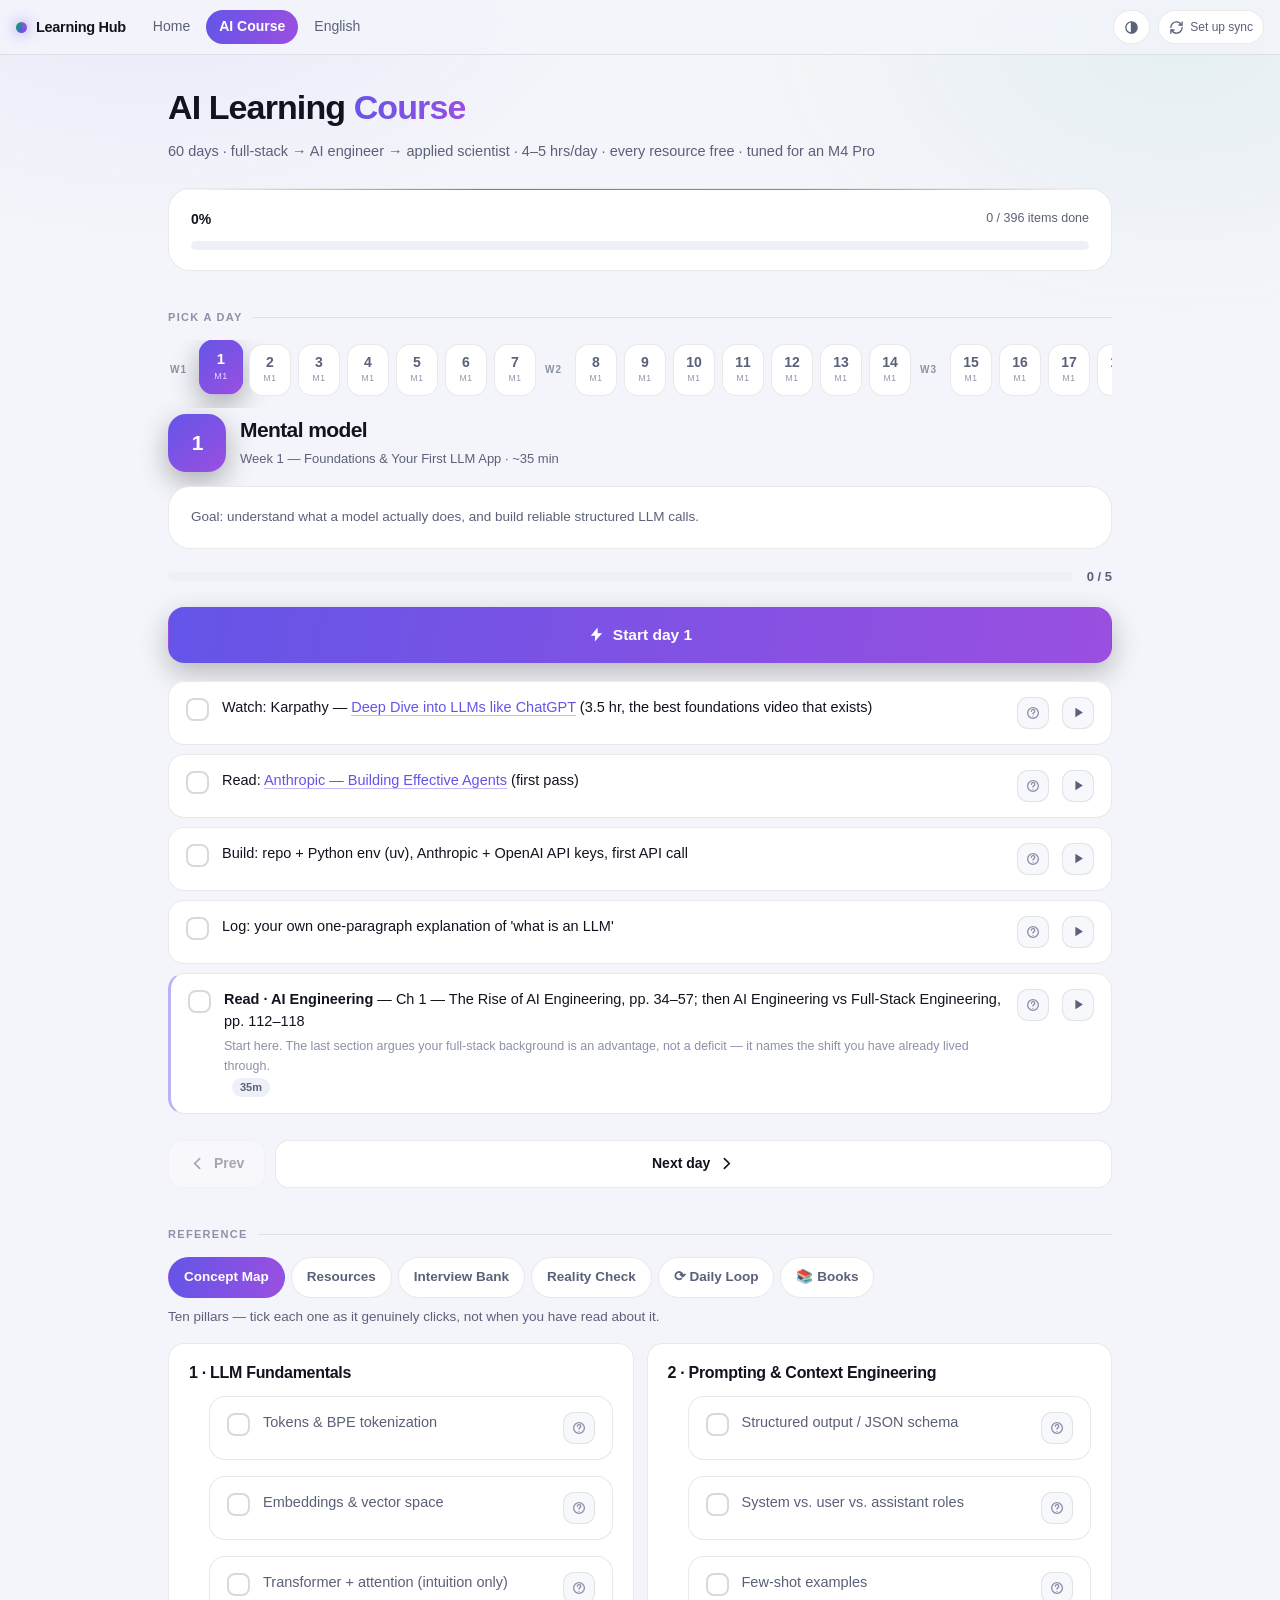
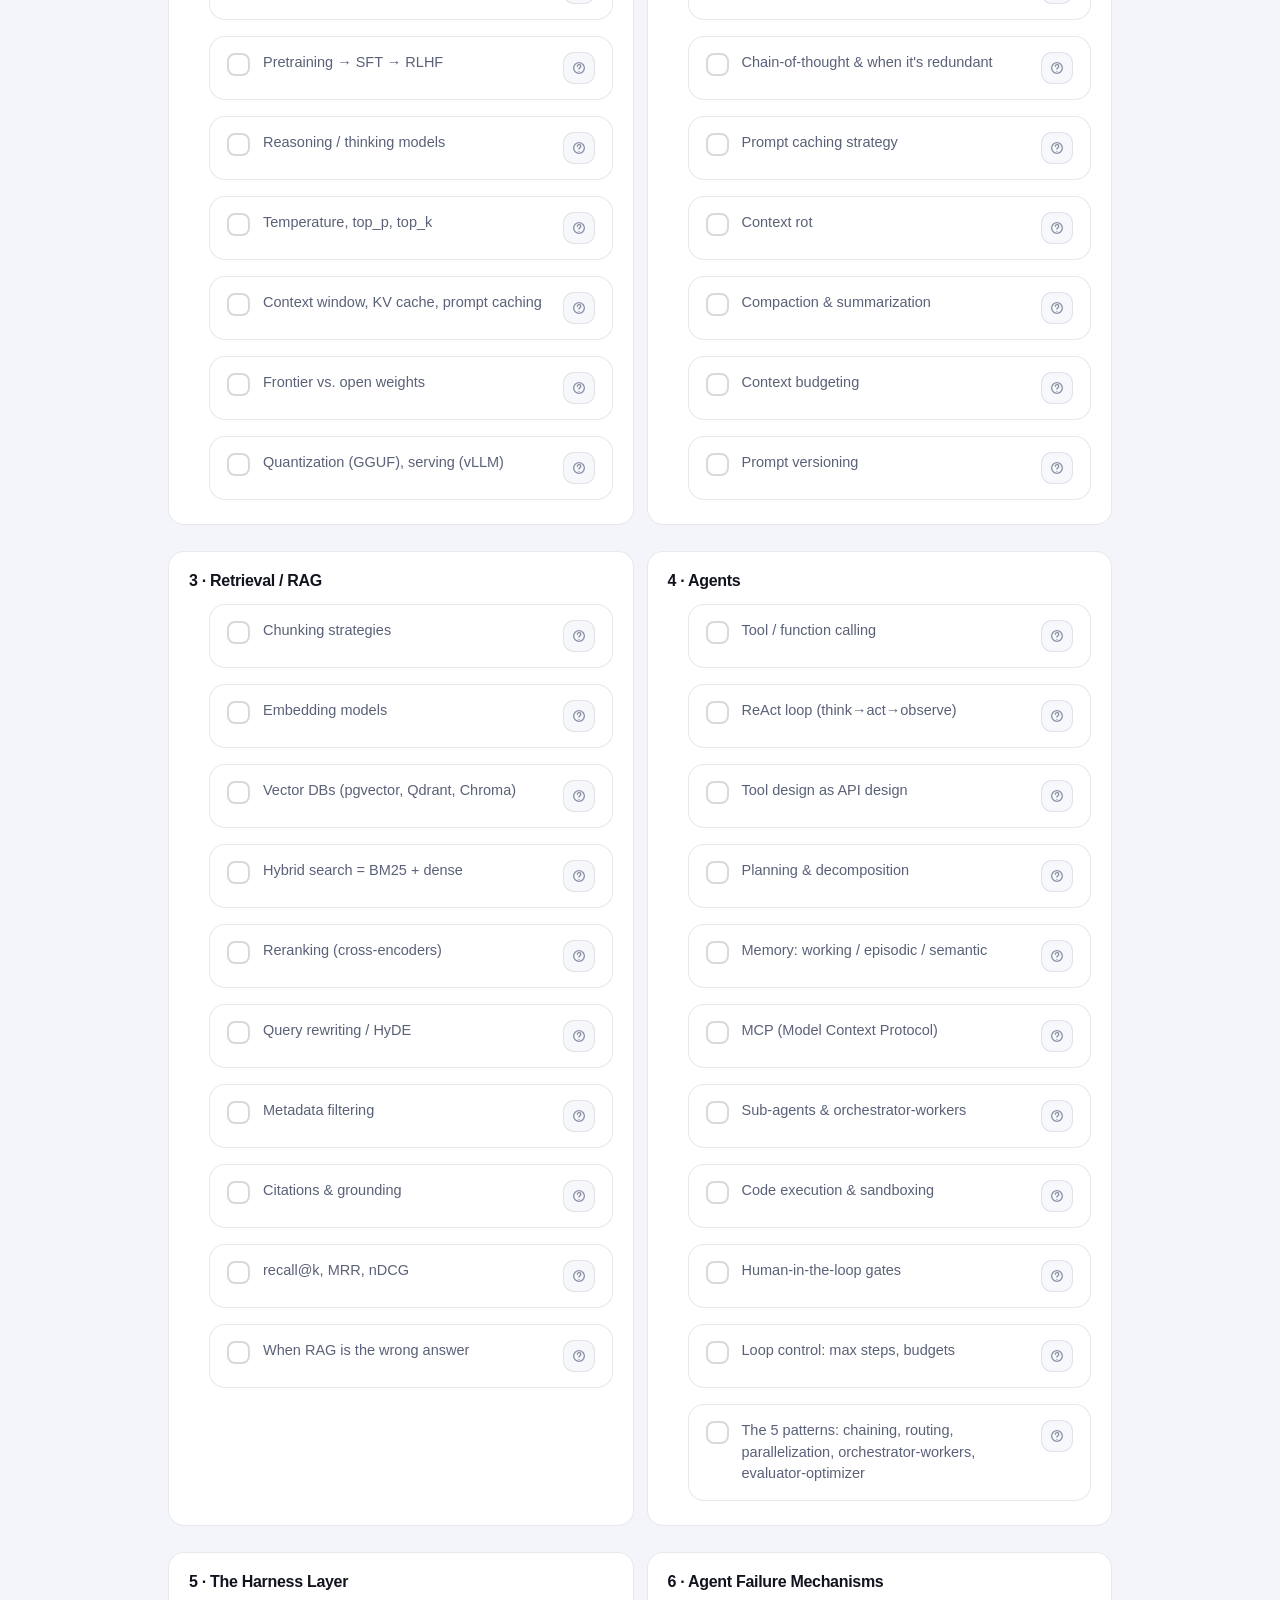
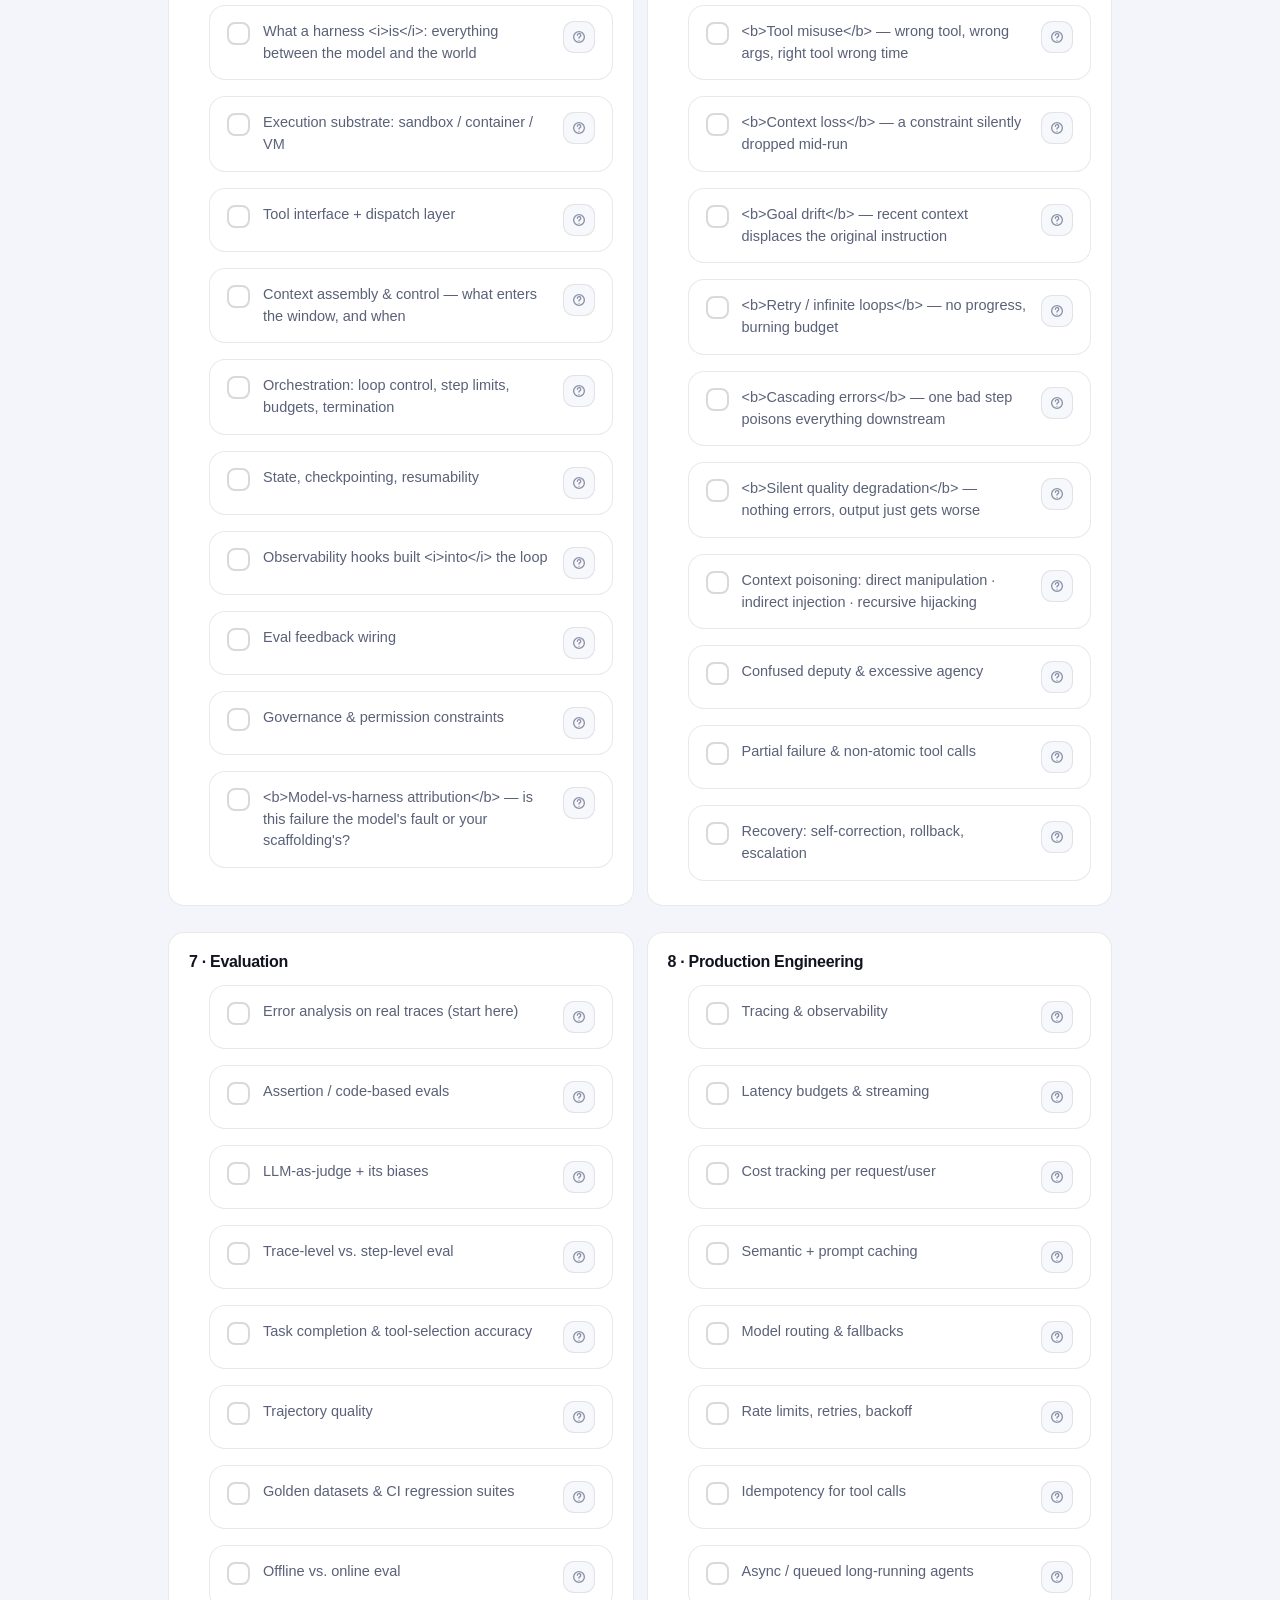
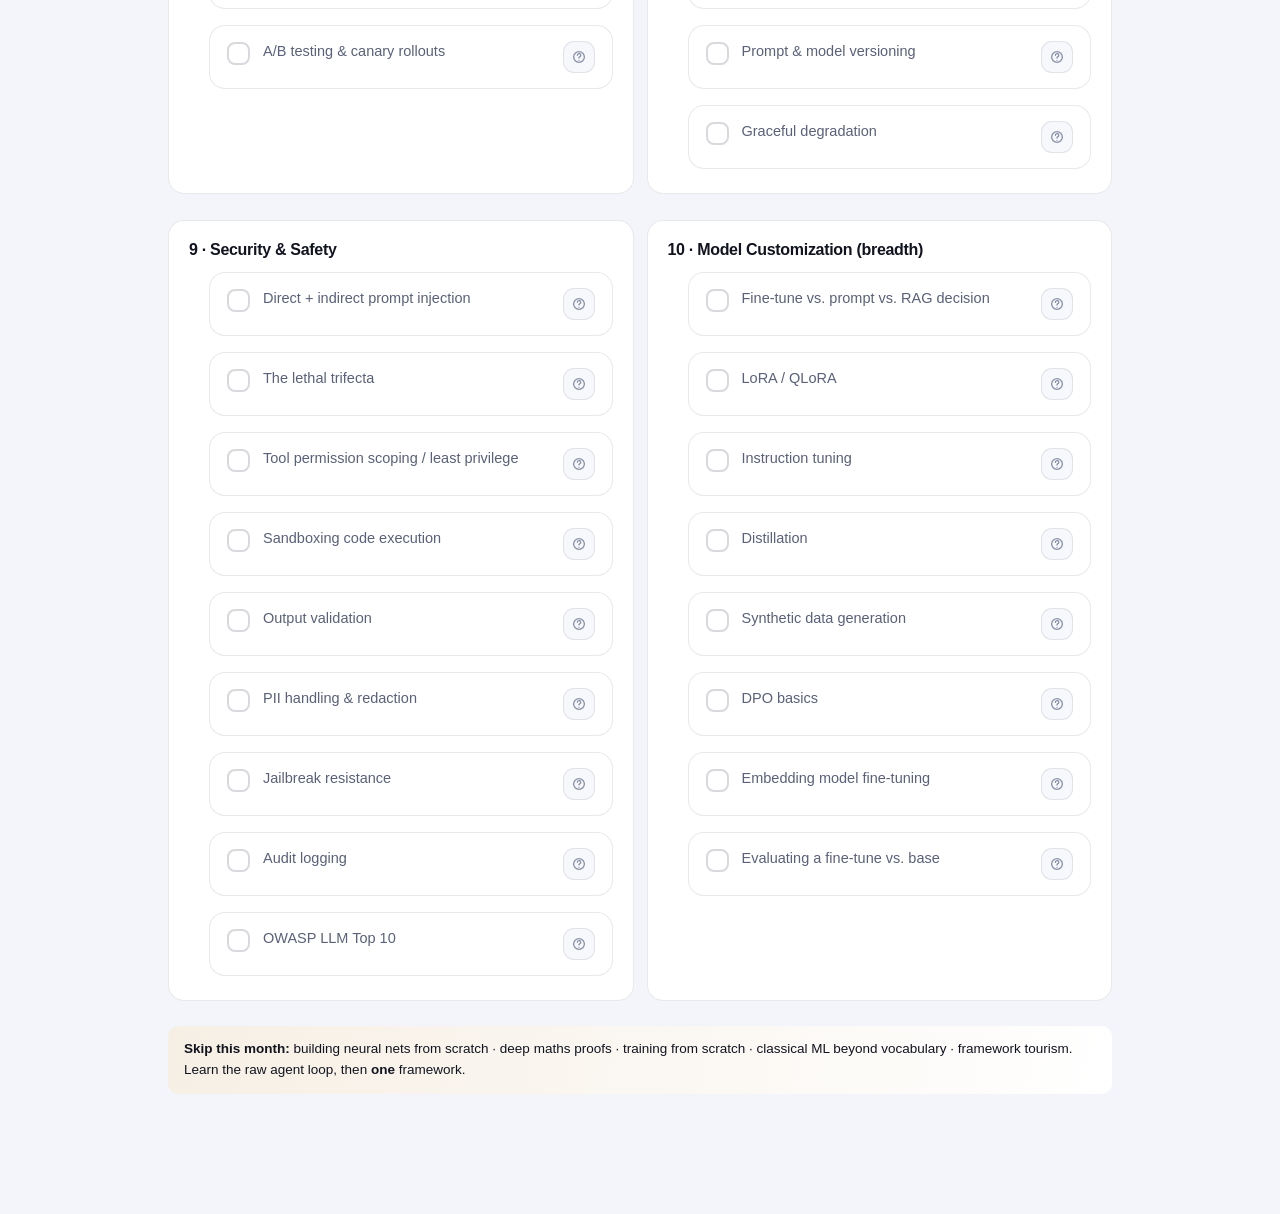
==== commit 6ab7de90: "Weave three books into the AI course Adds assets/books.js: - chapter maps for AI Engineering (Huyen " ====
--- a/ai.html
+++ b/ai.html
@@ -38,6 +38,7 @@
 <script>Hub.init({page:"ai"});</script>
 <script src="assets/data-ai.js"></script>
 <script src="assets/data-eng.js"></script>
+<script src="assets/books.js"></script>
 <script src="assets/plans.js"></script>
 <script src="assets/ask.js"></script>
 <script src="assets/day.js"></script>
--- a/assets/theme.css
+++ b/assets/theme.css
@@ -737,3 +737,59 @@
 .dots i { width:7px; height:7px; border-radius:50%; background:var(--a1); animation:dot 1.1s var(--ease) infinite; }
 .dots i:nth-child(2){ animation-delay:.15s } .dots i:nth-child(3){ animation-delay:.3s }
 @keyframes dot { 0%,60%,100%{opacity:.25; transform:translateY(0)} 30%{opacity:1; transform:translateY(-4px)} }
+
+/* ============================ books ============================ */
+.task .txt .why {
+  display:block; margin-top:5px; font-size:12.5px; color:var(--faint); line-height:1.55;
+}
+.today .task .txt .why, .focus .why { display:none; }
+.focus-task .why { display:block; font-size:15px; color:var(--dim); margin-top:14px; line-height:1.5; }
+
+.subhead {
+  font-size:15px; font-weight:700; letter-spacing:-.2px; margin:30px 0 12px;
+  padding-bottom:9px; border-bottom:1px solid var(--line);
+}
+.refpanel .subhead:first-of-type { margin-top:24px; }
+
+.book .book-hd { display:flex; gap:13px; align-items:flex-start; margin-bottom:10px; }
+.book-spine { flex:0 0 auto; width:5px; align-self:stretch; min-height:38px; border-radius:99px; }
+.b-ai   { background:linear-gradient(180deg,var(--ai-1),var(--ai-2)); }
+.b-dmls { background:linear-gradient(180deg,var(--en-1),var(--en-2)); }
+.b-iml  { background:linear-gradient(180deg,var(--amber),#e8934a); }
+.book .book-hd h3 { margin:0 0 3px; }
+
+.btag {
+  display:inline-block; padding:2px 9px; border-radius:99px; font-size:10.5px; font-weight:750;
+  letter-spacing:.4px; white-space:nowrap;
+}
+.btag.b-ai   { background:color-mix(in srgb,var(--ai-1) 20%,transparent); color:var(--ai-1); }
+.btag.b-dmls { background:color-mix(in srgb,var(--en-1) 20%,transparent); color:var(--en-1); }
+.btag.b-iml  { background:color-mix(in srgb,var(--amber) 22%,transparent); color:var(--amber); }
+
+.readtable td { vertical-align:top; }
+.readtable tr.read-done td { opacity:.45; }
+.readtable a.dayjump {
+  font-weight:700; white-space:nowrap; color:var(--a1); text-decoration:none;
+  border-bottom:1px solid color-mix(in srgb,var(--a1) 40%,transparent);
+}
+
+.decode-grid { display:grid; grid-template-columns:1fr 1fr; gap:13px; }
+@media (max-width:800px){ .decode-grid{grid-template-columns:1fr;} }
+.decode { border-left:3px solid var(--a1); }
+.decode-you {
+  display:flex; gap:10px; align-items:flex-start; font-size:13.2px; color:var(--dim);
+  font-style:italic; margin-bottom:11px; padding-bottom:11px; border-bottom:1px dashed var(--line-2);
+}
+.decode-n {
+  flex:0 0 auto; width:21px; height:21px; border-radius:7px; display:grid; place-items:center;
+  background:linear-gradient(140deg,var(--a1),var(--a2)); color:#fff;
+  font-size:11px; font-weight:750; font-style:normal;
+}
+.decode h3 { margin:0 0 8px; font-size:15px; }
+.decode code { background:var(--surf-3); padding:1px 5px; border-radius:4px; font-size:12px; }
+.decode .meta { margin-top:10px; padding-top:9px; border-top:1px solid var(--line); font-size:11.5px; }
+
+/* the "why this today" note shouldn't get struck through with the task */
+.task.done .txt .why { text-decoration:none; }
+/* readings read as a distinct kind of task */
+.task:has(.why) { border-left:3px solid color-mix(in srgb,var(--a1) 45%,transparent); }
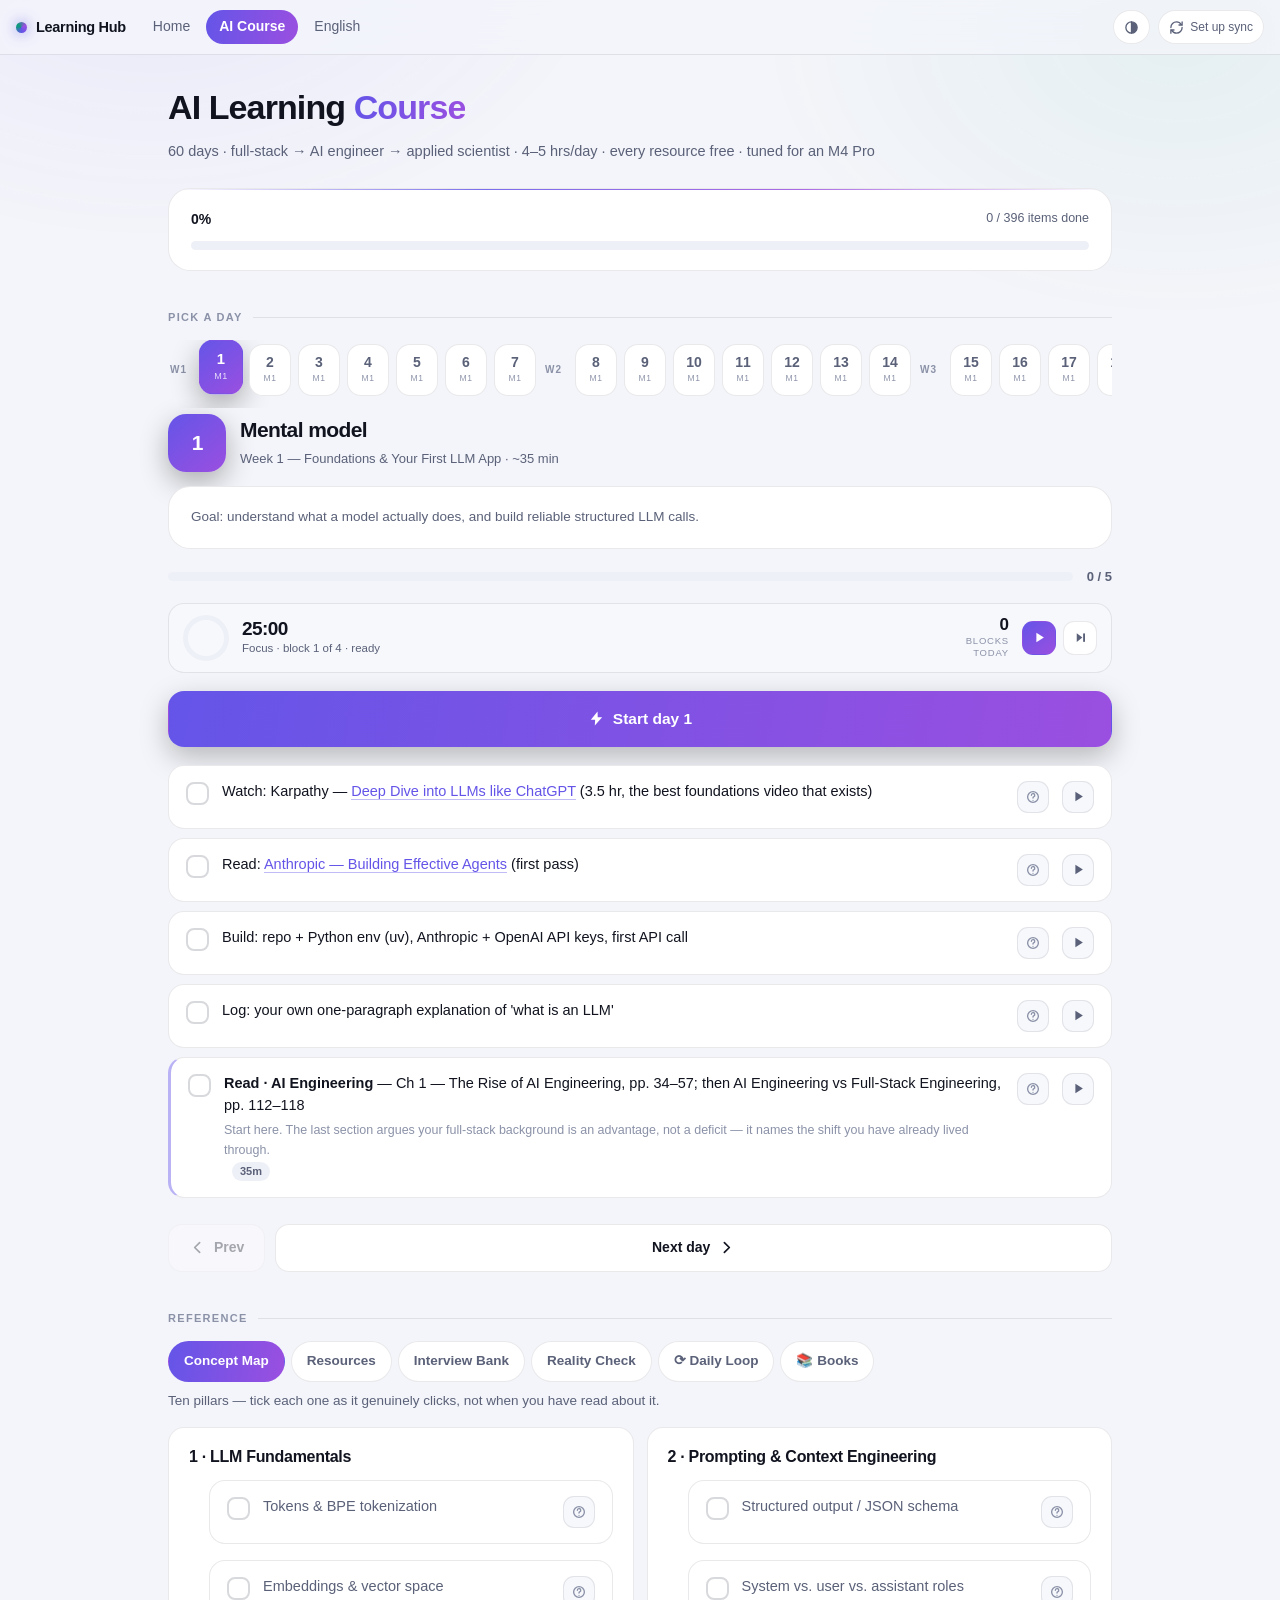
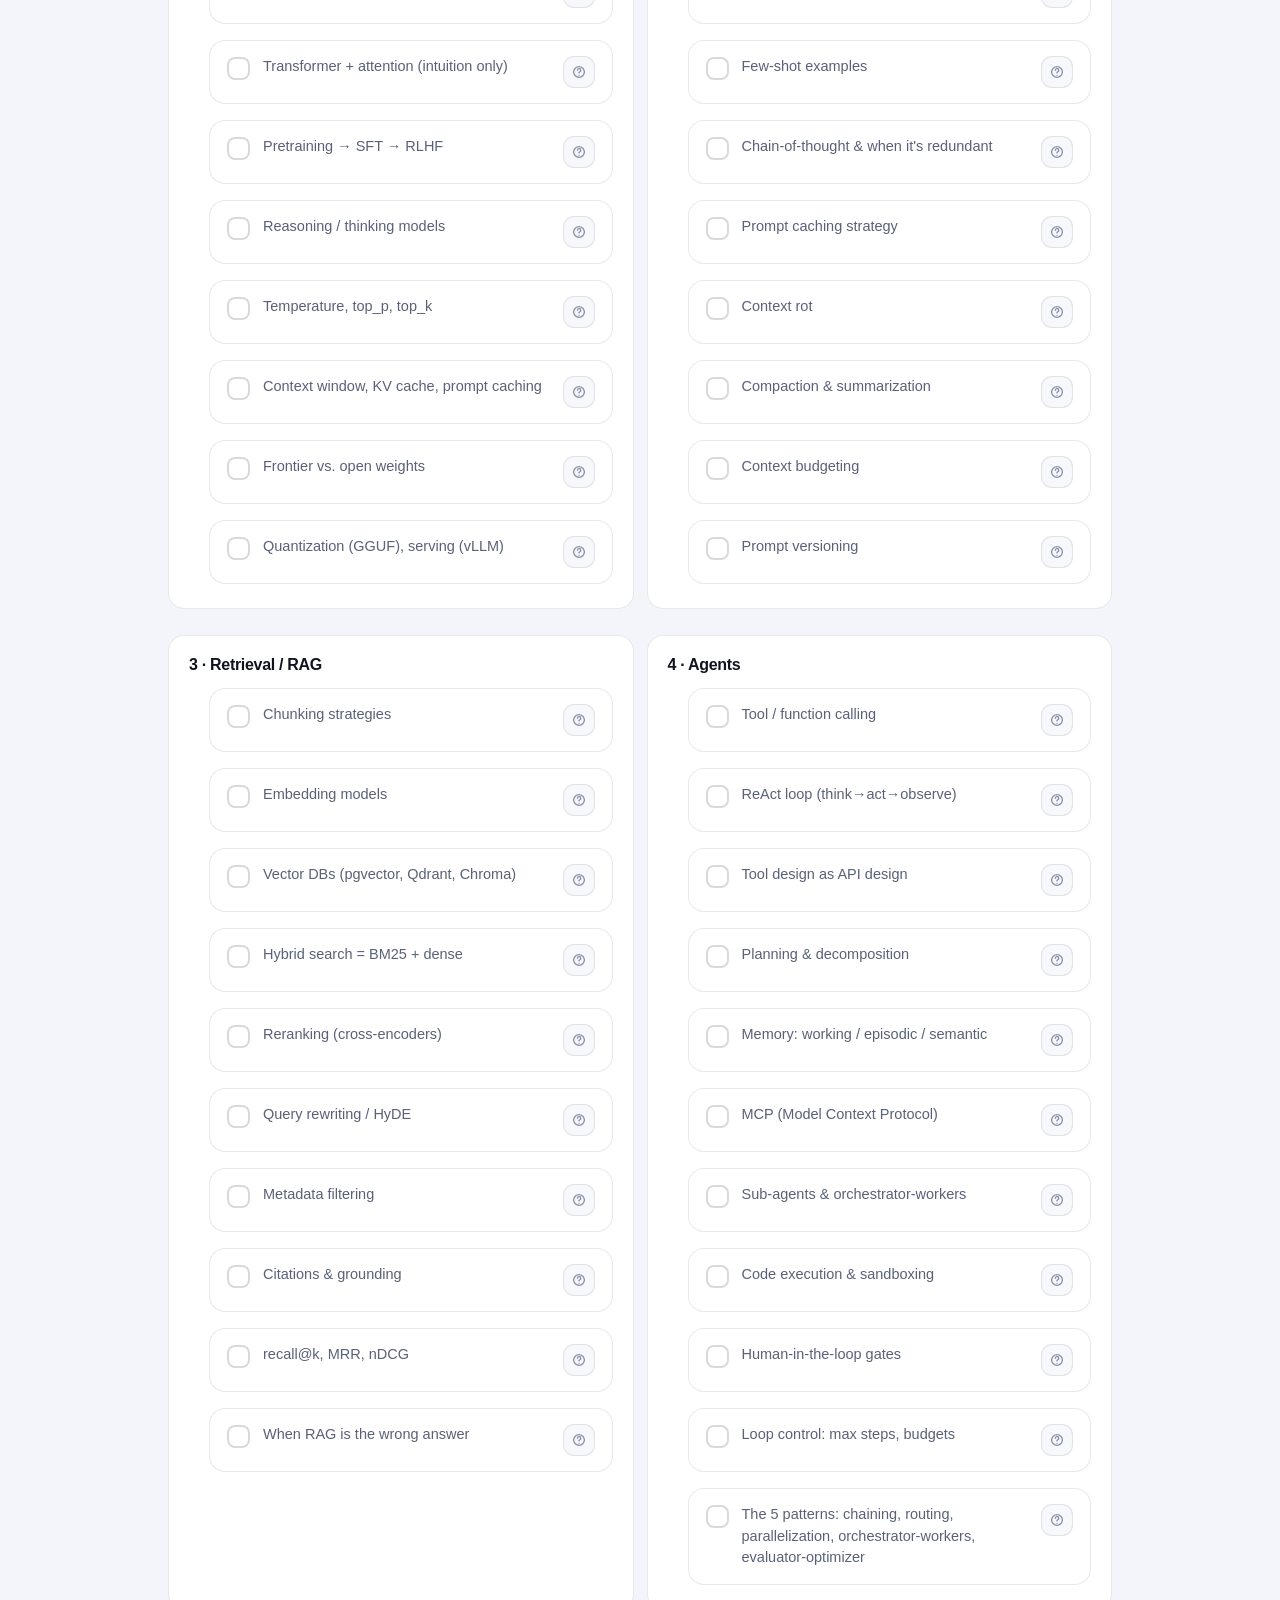
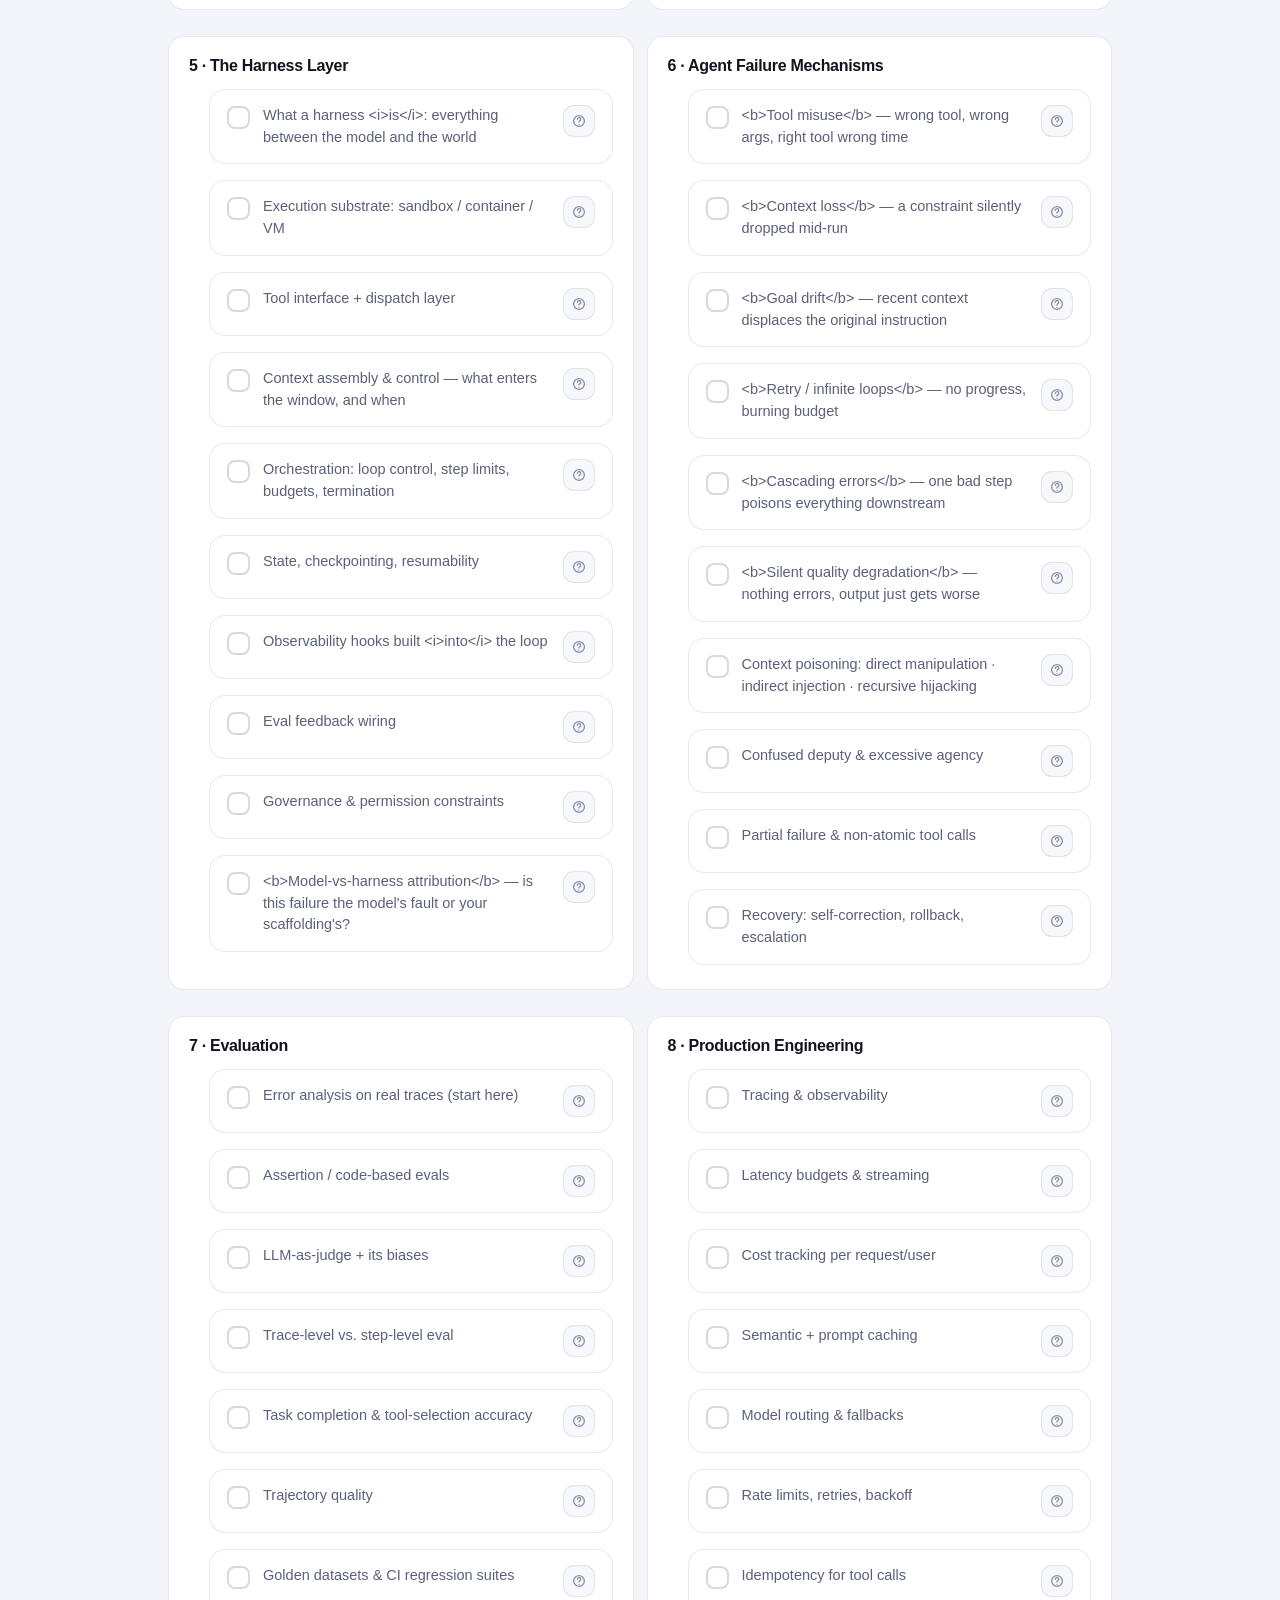
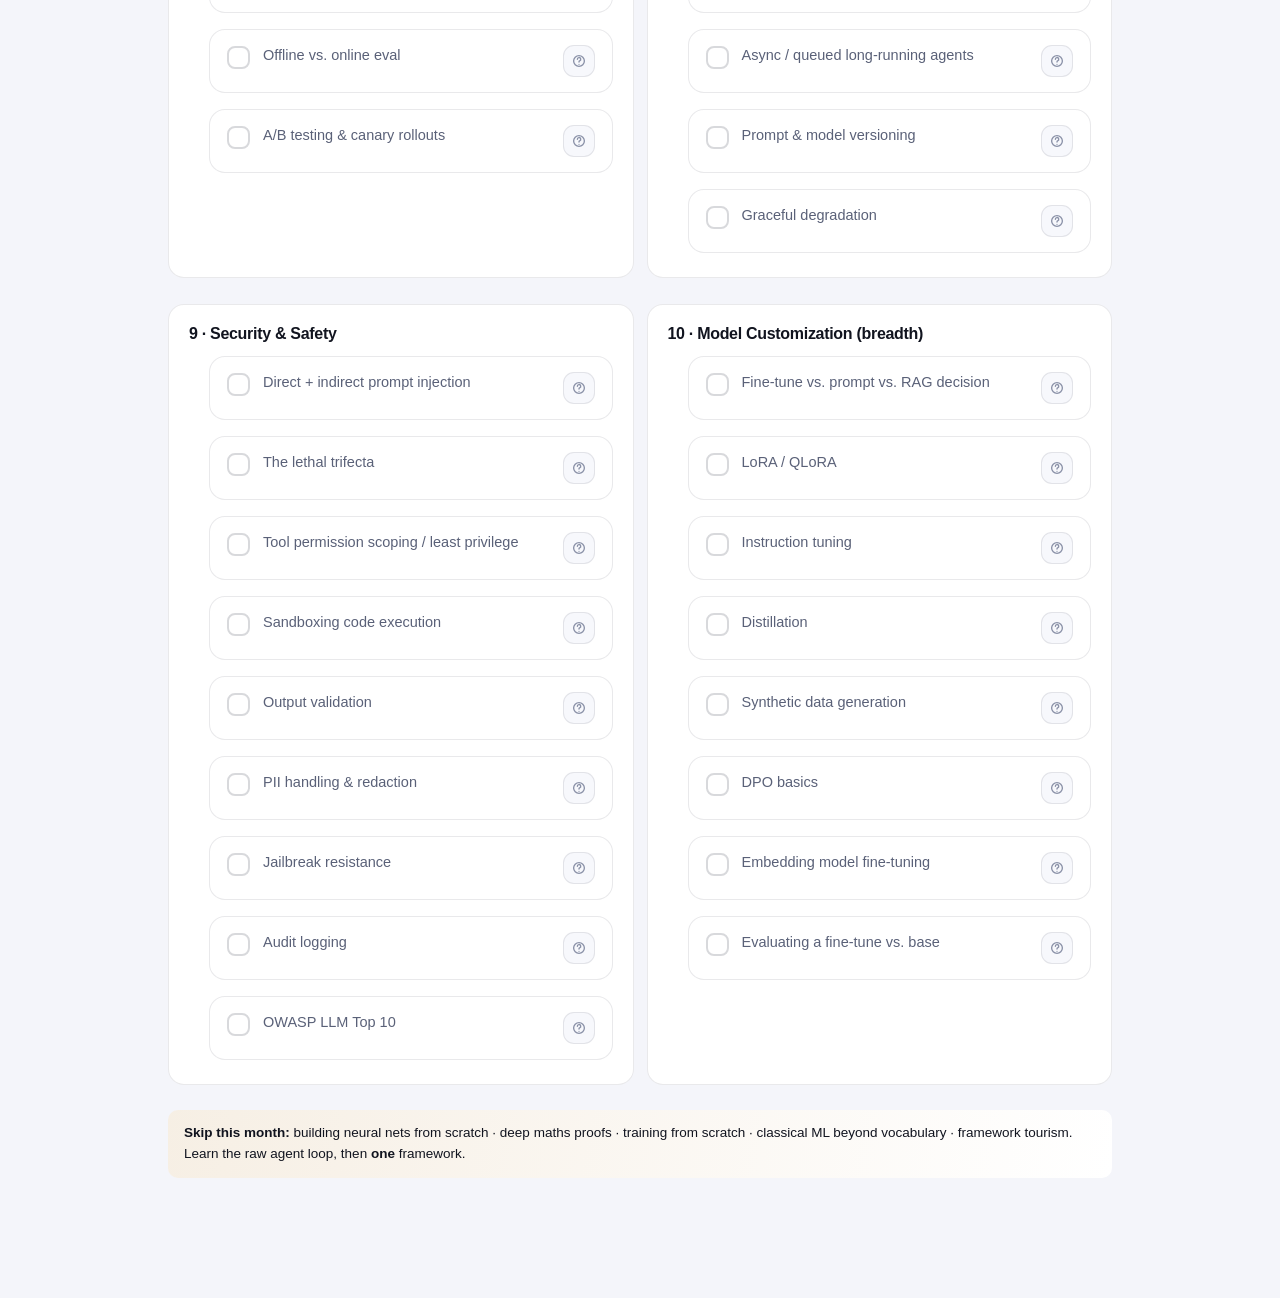
==== commit 80c68c9f: "Add a pomodoro timer, scoped per study day 25 focus / 5 short / 15 long every 4 blocks, adjustable i" ====
--- a/ai.html
+++ b/ai.html
@@ -4,6 +4,7 @@
 <meta charset="utf-8">
 <meta name="viewport" content="width=device-width, initial-scale=1, viewport-fit=cover">
 <title>AI Course · Learning Hub</title>
+<meta name="robots" content="noindex, nofollow">
 <meta name="theme-color" content="#0a0c13">
 <meta name="apple-mobile-web-app-capable" content="yes">
 <meta name="apple-mobile-web-app-status-bar-style" content="black-translucent">
@@ -41,6 +42,7 @@
 <script src="assets/books.js"></script>
 <script src="assets/plans.js"></script>
 <script src="assets/ask.js"></script>
+<script src="assets/pomo.js"></script>
 <script src="assets/day.js"></script>
 <script src="assets/ref.js"></script>
 <script>
--- a/assets/theme.css
+++ b/assets/theme.css
@@ -398,6 +398,7 @@
 .focus-actions .frow { display:flex; gap:10px; }
 .focus-actions .frow #fDone { flex:1; }
 .focus-actions .frow .btn:not(.pri) { flex:0 0 56px; }
+.focus-actions .frow .askbtn-wide { flex:0 0 auto; white-space:nowrap; padding:0 16px; }
 .focus-done .focus-actions { flex-direction:row; }
 @media (max-width:520px){ .focus-done .focus-actions { flex-direction:column; } }
 .focus-hint { position:relative; text-align:center; font-size:11.5px; color:var(--faint); margin-top:14px; }
@@ -405,8 +406,9 @@
   display:inline-block; padding:1px 6px; border-radius:5px; background:var(--surf-2);
   border:1px solid var(--line); font:inherit; font-size:11px; margin:0 2px; color:var(--dim);
 }
-@media (max-width:640px){ .focus-hint.desk { display:none; } }
-@media (min-width:641px){ .focus-hint.mob { display:none; } }
+/* an iPad has a big screen and no keyboard — key off the pointer, not the width */
+@media (pointer:coarse){ .focus-hint.desk { display:none; } }
+@media (pointer:fine){ .focus-hint.mob { display:none; } }
 
 .focus-done { text-align:center; }
 .focus-done .big { font-size:clamp(30px,7vw,46px); font-weight:780; letter-spacing:-1.6px; margin:0 0 10px; }
@@ -487,7 +489,8 @@
 .hub-lbl { display:block; font-weight:650; font-size:13px; margin:16px 0 6px; }
 .hub-lbl span { font-weight:400; color:var(--faint); font-size:12px; }
 .hub-lbl code { background:var(--surf-3); padding:1px 5px; border-radius:4px; font-size:11.5px; }
-.hub-modal-bd input[type=text], .hub-modal-bd input[type=password], .hub-modal-bd input[type=date] {
+.hub-modal-bd input[type=text], .hub-modal-bd input[type=password],
+.hub-modal-bd input[type=date], .hub-modal-bd input[type=number] {
   width:100%; padding:11px 13px; border:1px solid var(--line); border-radius:11px;
   font:inherit; font-size:13.5px; background:var(--surf-2); color:var(--ink);
 }
@@ -496,6 +499,7 @@
 .hub-row2 { display:flex; align-items:center; justify-content:space-between; gap:12px; margin-top:10px; }
 .hub-row2 span { color:var(--dim); font-size:13.5px; }
 .hub-row2 input { width:auto !important; }
+.hub-row2 input[type=number] { width:74px !important; text-align:center; font-variant-numeric:tabular-nums; }
 .hub-msg { font-size:12.5px; margin:12px 0 0; color:var(--dim); word-break:break-all; }
 .hub-msg.ok { color:var(--en-1); }
 .hub-msg.err { color:var(--rose); }
@@ -647,6 +651,78 @@
 .timerbar .split div b { display:block; font-size:16px; font-weight:700; font-variant-numeric:tabular-nums; }
 .timerbar .split div span { font-size:11px; color:var(--faint); text-transform:uppercase; letter-spacing:.7px; }
 
+/* ============================ pomodoro ============================ */
+.pomo {
+  display:flex; align-items:center; gap:13px; flex-wrap:wrap;
+  background:var(--surf-2); border:1px solid var(--line); border-radius:var(--r-m);
+  padding:11px 14px;
+}
+.dayprog + .pomo { margin:-4px 0 18px; }
+.timerbar .pomo { flex:1 1 250px; background:transparent; border:none; padding:0; }
+/* wide enough that the strip is a single row — give the pomodoro its own column */
+@media (min-width:900px){ .timerbar .pomo { border-left:1px solid var(--line); padding-left:22px; } }
+.pomo.run { border-color:color-mix(in srgb,var(--pc) 45%,transparent); }
+.pomo[data-phase="work"],  .pchip[data-phase="work"]  { --pc:var(--a1); }
+.pomo[data-phase="short"], .pchip[data-phase="short"],
+.pomo[data-phase="long"],  .pchip[data-phase="long"]  { --pc:var(--amber); }
+.pomo[data-phase="idle"],  .pchip[data-phase="idle"]  { --pc:var(--faint); }
+
+.pring { position:relative; width:46px; height:46px; flex:0 0 auto; }
+.pring svg { transform:rotate(-90deg); display:block; }
+.pring .bgc { stroke:var(--surf-3); }
+.pring .fgc { stroke:url(#gradTimer); stroke-linecap:round; transition:stroke-dashoffset .4s linear; }
+/* breaks step outside the track accent so a glance tells you which you are in */
+.pomo[data-phase="short"] .pring .fgc, .pomo[data-phase="long"] .pring .fgc { stroke:var(--amber); }
+.pomo.run .pring::after {
+  content:""; position:absolute; inset:-3px; border-radius:50%;
+  box-shadow:0 0 0 0 color-mix(in srgb,var(--pc) 45%,transparent);
+  animation:breathe 2s var(--ease) infinite;
+}
+.pomo.paused .pring { opacity:.5; }
+
+.pinfo { flex:1 1 100px; min-width:0; }
+.pinfo .ptime {
+  display:block; font-size:19px; font-weight:730; letter-spacing:-.6px; line-height:1.15;
+  font-variant-numeric:tabular-nums;
+}
+.pomo.run .pinfo .ptime { color:var(--pc); }
+.pinfo .pphase { display:block; font-size:11.5px; color:var(--dim); }
+
+.pcount { flex:0 0 auto; text-align:right; }
+.pcount b { display:block; font-size:17px; font-weight:750; line-height:1.1; font-variant-numeric:tabular-nums; }
+.pcount span { display:block; font-size:9.5px; line-height:1.3; color:var(--faint); text-transform:uppercase; letter-spacing:.8px; }
+
+.pacts { display:flex; gap:7px; flex:0 0 auto; }
+.pbtn {
+  width:34px; height:34px; padding:0; border-radius:11px; border:1px solid var(--line);
+  background:var(--surf); color:var(--dim); cursor:pointer; display:grid; place-items:center;
+  transition:.2s var(--ease);
+}
+.pbtn:hover { color:var(--a1); border-color:var(--a1); transform:translateY(-1px); }
+.pbtn.pri { background:linear-gradient(140deg,var(--a1),var(--a2)); color:#fff; border-color:transparent; }
+.pbtn.pri:hover { filter:brightness(1.08); color:#fff; }
+.pomo[data-phase="short"] .pbtn.pri, .pomo[data-phase="long"] .pbtn.pri {
+  background:linear-gradient(140deg,var(--amber),var(--rose));
+}
+
+/* focus mode gets the same engine as a chip — no vertical cost on a phone */
+.pchip { display:flex; flex:0 0 auto; }
+.pchip button {
+  display:flex; align-items:center; gap:7px; height:34px; padding:0 11px;
+  border:1px solid var(--line); background:var(--surf); color:var(--dim);
+  font:inherit; cursor:pointer; transition:.2s var(--ease);
+}
+.pchip button:hover { color:var(--ink); border-color:var(--line-2); }
+.pc-main { border-radius:99px 0 0 99px; border-right:none; }
+.pc-skip { border-radius:0 99px 99px 0; padding:0 10px; }
+.pchip .ptime { font-size:13.5px; font-weight:700; font-variant-numeric:tabular-nums; }
+.pchip.run .ptime { color:var(--pc); }
+.pchip .pdot { width:8px; height:8px; border-radius:50%; background:var(--pc); flex:0 0 auto; }
+.pchip.run .pdot { animation:hubpulse 2s var(--ease) infinite; }
+.pchip.paused .pdot { opacity:.4; }
+.pchip .pn { text-decoration:none; font-size:10.5px; font-weight:750; color:var(--faint); font-variant-numeric:tabular-nums; }
+.pchip .pn:empty { display:none; }
+
 /* ============================ home today cards ============================ */
 .today { display:grid; grid-template-columns:1fr 1fr; gap:14px; }
 @media (max-width:820px){ .today{grid-template-columns:1fr;} }
@@ -793,3 +869,26 @@
 .task.done .txt .why { text-decoration:none; }
 /* readings read as a distinct kind of task */
 .task:has(.why) { border-left:3px solid color-mix(in srgb,var(--a1) 45%,transparent); }
+
+/* ============================ touch targets ============================ */
+/* Apple's guidance is a 44pt minimum. On a mouse the small controls are
+   fine; on iPhone/iPad they need real estate. */
+@media (pointer: coarse) {
+  .task { gap:12px; padding:15px 14px; }
+  .tick { width:26px; height:26px; }
+  .tick::before {
+    content:""; position:absolute; top:50%; left:50%;
+    width:44px; height:44px; transform:translate(-50%,-50%);
+  }
+  .askbtn, .timerbtn { width:40px; height:40px; border-radius:13px; }
+  .today .askbtn, .today .timerbtn,
+  .loopcard .askbtn, .loopcard .timerbtn { width:38px; height:38px; border-radius:12px; }
+  .pip { width:48px; height:56px; }
+  .tabbar button { padding:11px 17px; }
+  .icon-btn { min-width:40px; height:40px; }
+  .pbtn { width:44px; height:44px; border-radius:14px; }
+  .pchip button { height:44px; }
+  .pc-main { padding:0 13px; }
+  .pc-skip { padding:0 13px; }
+  .qa-x, .errcard .x { padding:6px 10px; margin:-6px -10px -6px auto; }
+}
